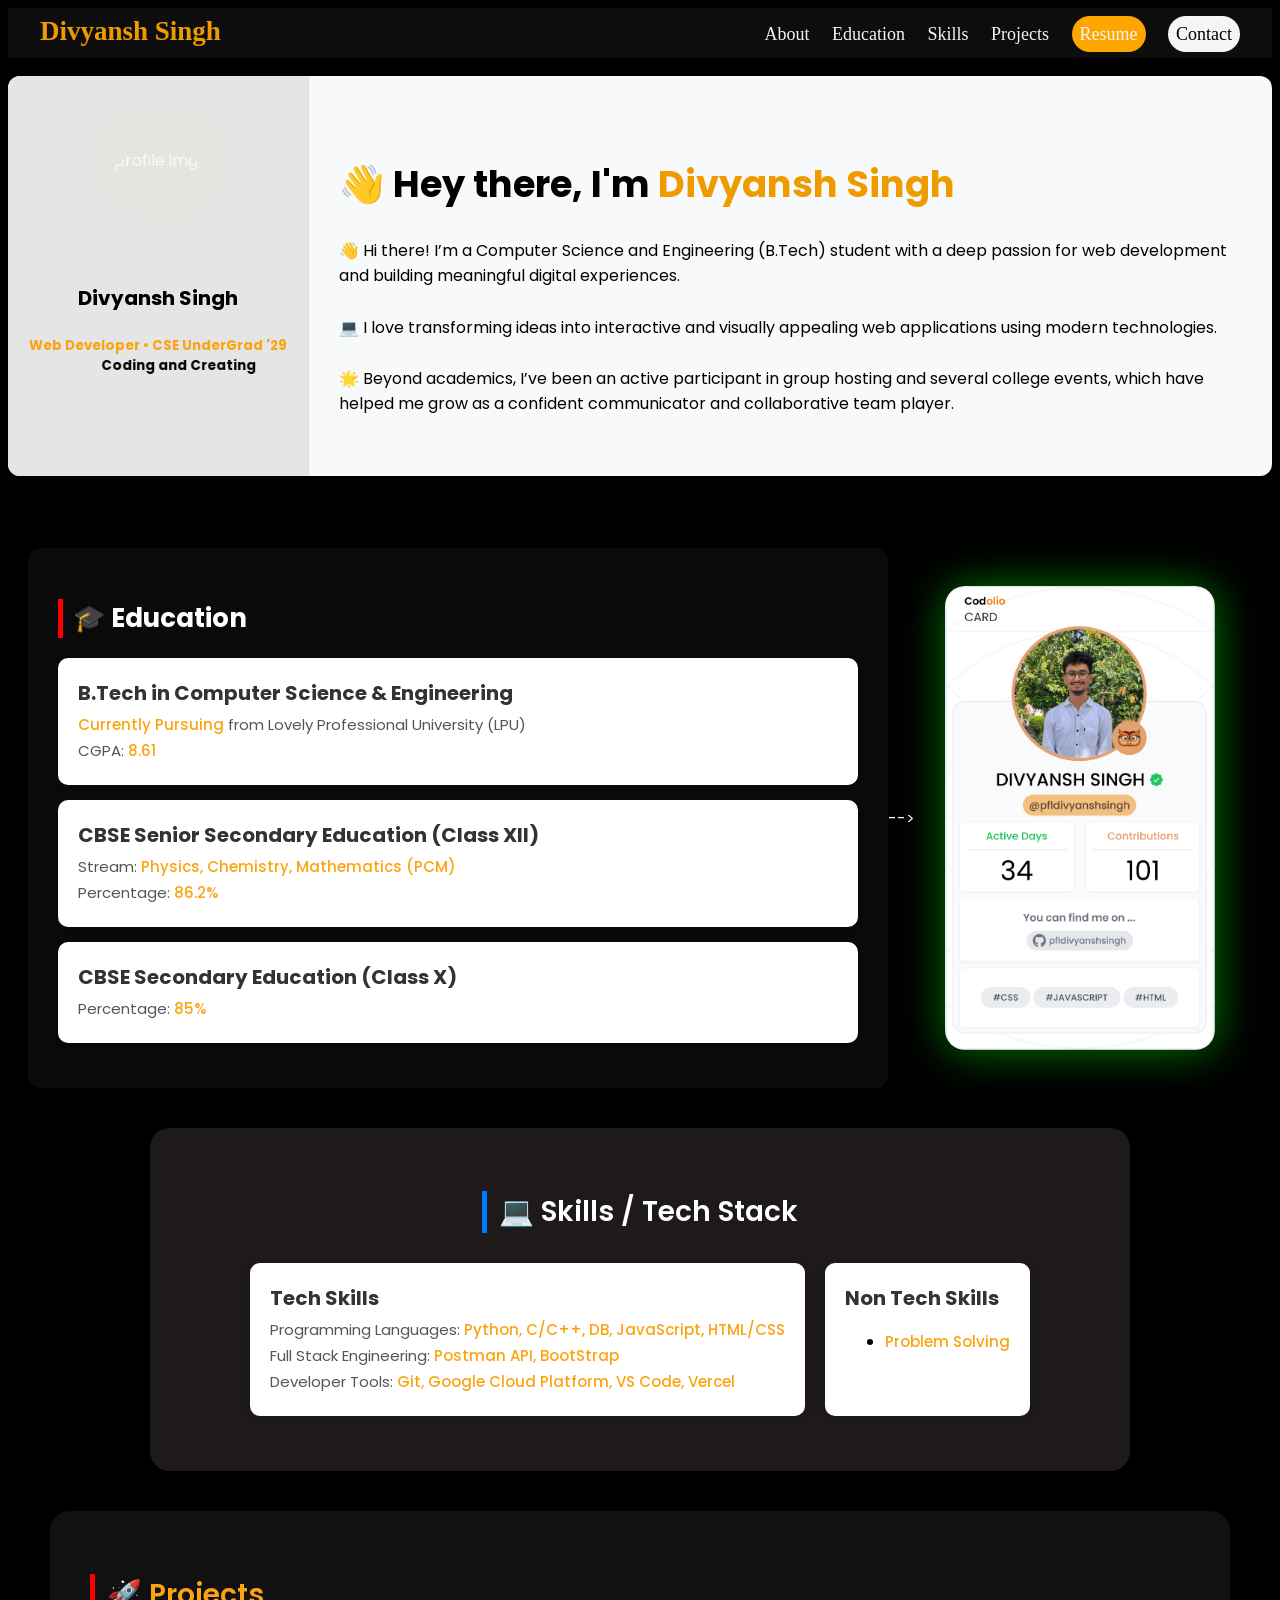
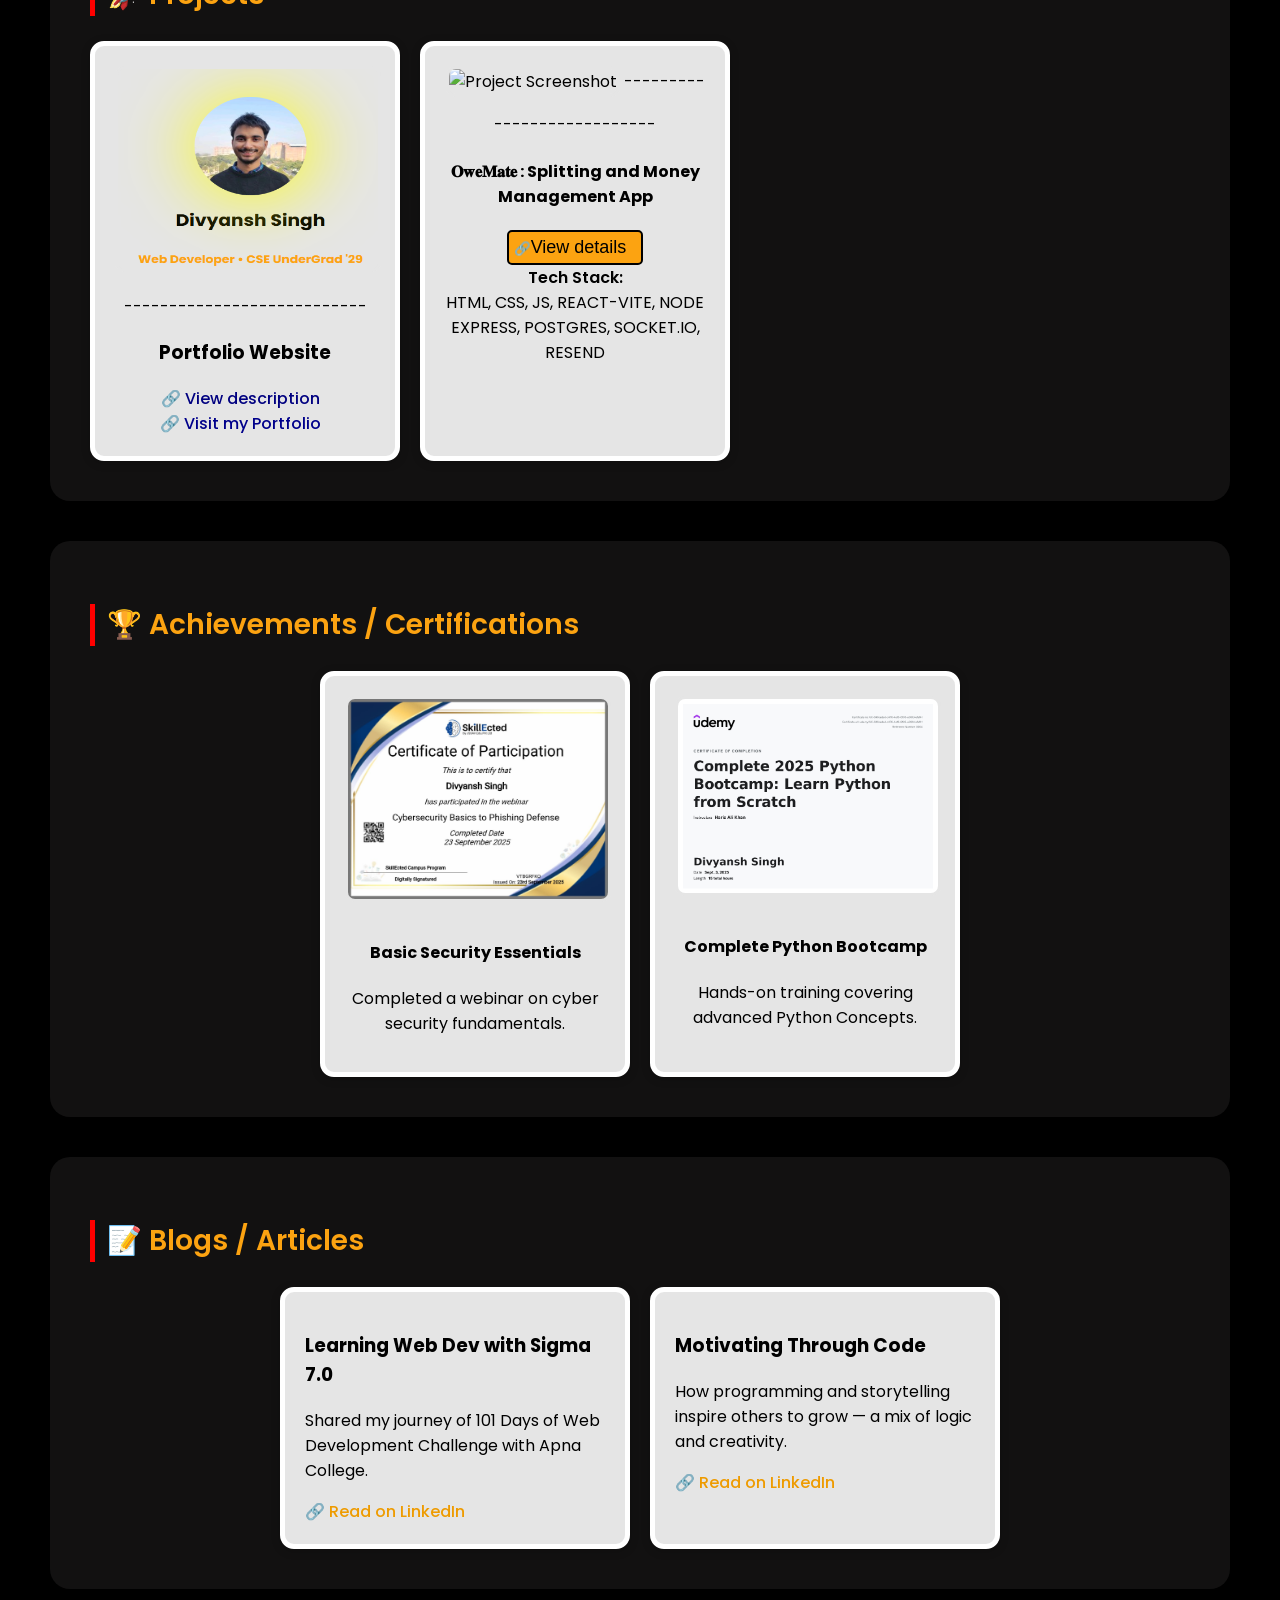
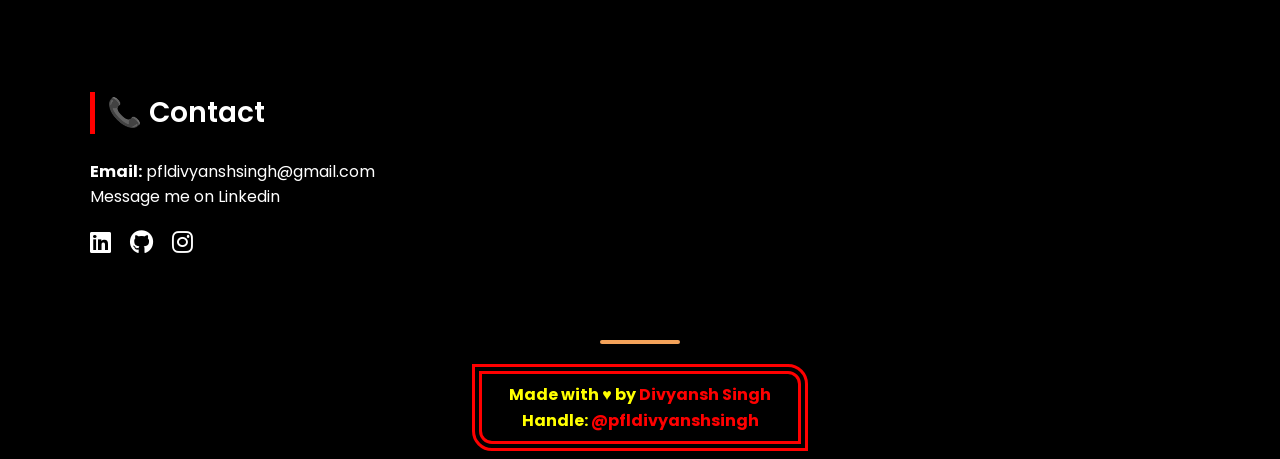
==== index.html @ 5829ec8a "UI enhanced and projects section updated" ====
<!DOCTYPE html>
<html lang="en">
<head>
  <title>Divyansh Singh | Full Stack Developer Portfolio</title>
    <meta charset="UTF-8">
    <meta name="description" content="Turning ideas into powerful web applications. I’m Divyansh Singh, a Full Stack Developer sharing my projects, skills, and growth in tech.">
    <meta name="viewport" content="width=device-width, initial-scale=1.0">
    <meta property="og:title" content="Divyansh Singh | Full Stack Developer Portfolio">
<meta property="og:site_name" content="Divyansh Singh Portfolio">

    <link rel="stylesheet" href="indexstyle.css">
    <link rel="stylesheet" href="https://cdnjs.cloudflare.com/ajax/libs/font-awesome/6.5.0/css/all.min.css">

    <link rel="preconnect" href="https://fonts.googleapis.com" />
    <link rel="preconnect" href="https://fonts.gstatic.com" crossorigin />
    <link rel="icon" href="https://i.ibb.co/rGGTjCRC/photooooo.jpg" style="border-radius: 50;">
    <link
      href="https://fonts.googleapis.com/css2?family=Poppins&display=swap"
      rel="stylesheet"
    />
    <link href="https://fonts.googleapis.com/css2?family=Poppins:ital,wght@0,100;0,200;0,300;0,400;0,500;0,600;0,700;0,800;0,900;1,100;1,200;1,300;1,400;1,500;1,600;1,700;1,800;1,900&display=swap" rel="stylesheet">
    <link
      rel="stylesheet"
      href="https://cdnjs.cloudflare.com/ajax/libs/font-awesome/6.4.0/css/all.min.css"
    />
    <link rel="stylesheet" href="https://cdnjs.cloudflare.com/ajax/libs/font-awesome/6.5.0/css/all.min.css">
    <script type="application/ld+json">
    {
    "@context": "https://schema.org",
    "@type": "Person",
    "name": "Divyansh Singh",
    "url": "https://www.pfldivyansh.in",
    "jobTitle": "Full Stack Developer"
    }
</script>
    <script src="home.js"></script>

   
</head>
<body>

    <div id="desktop-ui">

  <header class="navbar">
    <h2>Divyansh Singh</h2>
    <nav>
      <a href="index.html">About</a>
      <a href="index.html">Education</a>
      <a href="https://sdivyansh.vercel.app/skills.html">Skills</a>
      <a href="https://sdivyansh.vercel.app/projects.html">Projects</a>
      <a class="resumeee" href="#resume" style="background-color: orange; padding:8px; border-radius: 20px;">Resume</a>
      <a href="contact.html" style="background-color: whitesmoke;color: black; padding:8px; border-radius: 20px;">Contact</a>
    </nav>
  </header>
                <div class="main">
                  <br>
                    <div class="student-card">
                        <!-- Left Section -->
                        <div class="student-info">
                        <img src="https://i.ibb.co/PGrFcqXp/1770719644332.jpg" alt="profile img">
                        <h3>Divyansh Singh</h3>
                        <!-- <marquee style="color: red;"Upcoming Events:-</marquee> -->
                        <h5 class="subdesc"> Web Developer • CSE UnderGrad '29<br><marquee style="color:#000"> Coding and Creating </marquee></h5>
                        </div>

                        <!-- Right Section -->
                        <div class="student-description">
                        <h3>👋 Hey there, I'm <span>Divyansh Singh</span></h3>
                        <p>
                            👋 Hi there! I’m a Computer Science and Engineering (B.Tech) student with a deep passion for web development and building meaningful digital experiences.
                    <br><br>💻 I love transforming ideas into interactive and visually appealing web applications using modern technologies.<br><br>
                    🌟 Beyond academics, I’ve been an active participant in group hosting and several college events, which have helped me grow as a confident communicator and collaborative team player.
                        </p>
                        </div>
                    </div><br><br>
                    <!-- Feedback Marquee Bar -->
                    <!-- <div class="feedback-bar">
                      <marquee>
                        <a 
                          href="https://forms.gle/RF4bCVbMDjh3k9fG7" 
                          target="_blank"
                          rel="noopener noreferrer"
                        >
                          ✍️ Portfolio Feedback
                        </a>
                      </marquee>
                    </div> -->
                    <div class="code-profile">
                      <!-- <CENTER><img src="/devCard.png" style="height: 400px; width: 300px;"></CENTER> -->
                    </div>

                    <br><br>
                        <div class="edufit">
                            <div class="education-section">
                                <h2>🎓 Education</h2>

                                <div class="edu-card">
                                <h3>B.Tech in Computer Science & Engineering</h3>
                                <p><span>Currently Pursuing</span> from Lovely Professional University (LPU)</p>
                                <p>CGPA: <span>8.61</span></p>
                                </div>

                                <div class="edu-card">
                                <h3>CBSE Senior Secondary Education (Class XII)</h3>
                                <p>Stream: <span>Physics, Chemistry, Mathematics (PCM)</span></p>
                                <p>Percentage: <span>86.2%</span></p>
                                </div>

                                <div class="edu-card">
                                <h3>CBSE Secondary Education (Class X)</h3>
                                <p>Percentage: <span>85%</span></p>
                                </div>

                                
                            </div> -->
                             <div class="education-image">
                            <img  src="/imagesrcs/devCard.png" alt="Education Image" style="height: fit-content;width: 270px;">
                            </div>
                        </div>
                </div>
                


                <!-- 💻 Skills / Tech Stack Section -->
            <div class="skills-section">
            <h2>💻 Skills / Tech Stack</h2>

            <div class="skills-grid">
                <div class="edu-card">
                  <h3>Tech Skills</h3>
                  <p>Programming Languages: <span>Python, C/C++, DB, JavaScript, HTML/CSS</span></p>
                  <p>Full Stack Engineering: <span>Postman API, BootStrap</span></p>
                  <p>Developer Tools: <span>Git, Google Cloud Platform, VS Code, Vercel</span></p>
                </div>
                <div class="edu-card">
                  <h3>Non Tech Skills</h3>
                  <ul>
                    <li style="color: black;">
                      <p><span>Problem Solving</span></p>
                    </li>
                  </ul>
                  
                </div>
            </div>
            </div>



            <!-- 🚀 Projects Section -->
            <section class="projects-section">
            <h2>🚀 Projects</h2>
            
            <div class="projects-grid" style="display: flex;column-gap: 20px; justify-self: center;">
                <div class="project-card">
                  
                <img src="/imagesrcs/image.png" alt="Project Screenshot">
                ---------------------------
                <h3>Portfolio Website</h3>
                <!-- <p>Built using <span>HTML, CSS, JS</span>. A personal portfolio showcasing skills, achievements, and projects.</p> -->
                <div class="project-links">
                    <a href="/projects.html#a2" style="color: navy">🔗 View description</a><br>
                    <a href="https://www.sdivyansh.vercel.app" target="_blank">🔗 Visit my Portfolio</a>
                    <!-- <a href="#" target="_blank">💻 GitHub</a> -->
                </div>
                
              </div>
              
              <div class="project-card">
                  
                <img src="https://owemate.vercel.app/logo.png" alt="Project Screenshot">
                ---------------------------
                <h4>𝐎𝐰𝐞𝐌𝐚𝐭𝐞 : Splitting and Money Management App</h4>
                <div class="project-links">
                    <button style="padding: 5px;background-color: #fca311;border-radius: 5px;border: 2px solid black;">🔗<a href="/projects.html#a2" style="color: black;font-size: large;">View details</a><br></button>
                    <br><span style="font-weight: 600;">Tech Stack: </span><BR><span  style="color:black;">HTML, CSS, JS, REACT-VITE, NODE EXPRESS, POSTGRES, SOCKET.IO, RESEND</span>
                    <!-- <a href="#" target="_blank">💻 GitHub</a> -->
                </div>
                
              </div>
            </div>
            </section>

            <!-- 🏆 Achievements / Certifications -->
            <section class="achievements-section">
            <h2>🏆 Achievements / Certifications</h2>
            <div class="cert-grid">
                <div class="cert-card">
                <img src="/imagesrcs/certificate1.jpeg" alt="Certificate">
                <h4>Basic Security Essentials</h4>
                <p>Completed a webinar on cyber security fundamentals.</p>
                </div>

                <div class="cert-card">
                <img src="/imagesrcs/certificate2.jpg" alt="Certificate">
                <h4>Complete Python Bootcamp</h4>
                <p>Hands-on training covering advanced Python Concepts.</p>
                </div>
            </div>
            </section>

            <!-- 📝 Blogs / Articles -->
            <section class="blogs-section">
            <h2>📝 Blogs / Articles</h2>
            <div class="blog-grid">
                <div class="blog-card">
                <h3>Learning Web Dev with Sigma 7.0</h3>
                <p>Shared my journey of 101 Days of Web Development Challenge with Apna College.</p>
                <a href="https://www.linkedin.com/in/pfldivyanshsingh" target="_blank">🔗 Read on LinkedIn</a>
                </div>

                <div class="blog-card">
                <h3>Motivating Through Code</h3>
                <p>How programming and storytelling inspire others to grow — a mix of logic and creativity.</p>
                <a href="https://www.linkedin.com/in/pfldivyanshsingh" target="_blank">🔗 Read on LinkedIn</a>
                </div>
            </div>
            </section>

            <!-- 🎤 Extracurricular / Events -->
            <!-- <section class="extra-section">
            <h2>🎤 Extracurricular / Events</h2>
            <div class="extra-grid">
                <div class="extra-card">
                <h4>Group Hosting Event</h4>
                <p>Hosted multiple technical event  at college</p>
                </div>
                 <div class="extra-card">
                <h4>Hackathon Participation</h4>
                <p>Participated in college hackathons, focusing on building a solution for a problem</p>
                </div> -->
                <!-- <div class="extra-card">
                <h4>One India 2025</h4>
                <p>Participated in college event One India 2025 LPU and won #rd Prize in the event</p>
                </div> -->
            <!-- </div>
            </section> -->

            <!-- 📞 Contact Section -->
            <div class="contact-section">
            <h2>📞 Contact</h2>

                <div class="contact-info">
                <p><strong>Email:</strong> <a href="mailto://pfldivyanshsingh@gmail.com">pfldivyanshsingh@gmail.com</a>
                <br>
                    Message me on <a href="https://www.linkedin.com/in/pfldivyanshsingh">Linkedin</a></p>
                <div class="social-links">
                    <a href="https://www.linkedin.com/in/pfldivyanshsingh" target="_blank"><i class="fa-brands fa-linkedin"></i></a>
                    <a href="https://www.github.com/pfldivyanshsingh" target="_blank"><i class="fa-brands fa-github"></i></a>
                    <a href="https://www.instagram.com/pfldivyanshsingh" target="_blank"><i class="fa-brands fa-instagram"></i></a>
                </div>
                </div>
            </div>
            </div>


            <div class="footer-page">
                <div class="index-footer">
                        <div class="indfoot-division"></div>
                        <footer id="footer">
                            
                                <p id="footerpara">
                                    Made with &hearts; by <b><a id="footerdivyanshsingh" href="https://www.linkedin.com/in/pfldivyanshsingh">Divyansh Singh</a></b>
                                    <br>
                                    Handle: <b><a id="igfooterdivyansh" href="https://www.instagram.com/pfldivyanshsingh">&commat;pfldivyanshsingh</a></b>

                                </p>
                            
                            </footer>
                        </div>
                </div>
    
            </div>
    </div>
    <!-- MOBILE UI -->
<div id="mobile-ui">




    
  <!-- Topbar -->
  <div class="mobile-topbar">
    <h2>Divyansh Singh</h2>
    <nav>
      <a href="/index.html">Home</a>
      <a href="/skills.html">Skills</a>
      <a href="/projects.html">Projects</a>
      <a href="/contact.html" style="background-color: white;color: #000;padding: 5px;border-radius: 20px;">Contact</a>
      <a href="#resume" class="resumeee" style="background-color: #ee9b00;color: white;padding: 5px;border-radius: 20px; line-height: 325%;">Resume</a>
    </nav>
  </div>

  <!-- Student Card -->
  <div class="mobile-student-card">
    <img src="https://i.ibb.co/rGGTjCRC/photooooo.jpg" alt="Divyansh Singh">
    <h3>👋 Hey there, I'm <span>Divyansh Singh</span></h3>
    <p style="color: orange; font-weight: 500;">Web Developer • CSE UnderGrad '29 <br><marquee style="color: red;font-weight: 400;">Coding and Creating</marquee></p>
    👋 Hi there! I’m a Computer Science and Engineering (B.Tech) student with a deep passion for web development and building meaningful digital experiences.<br><br>
    🌟 Beyond academics, I’ve been an active participant in group hosting and several college events, which have helped me grow as a confident communicator and collaborative team player.
        </p>
  </div>
<div class="feedback-bar">
  <img src="/imagesrcs/devCard.png" style="width: 250px; padding:auto; display: flex; justify-self: center;">
<!-- <marquee>
    <a 
      href="https://forms.gle/RF4bCVbMDjh3k9fG7" 
      target="_blank"
      rel="noopener noreferrer"
    >
      ✍️ Portfolio Feedback
    </a>
</marquee> -->

</div>
<!-- Education Section -->
  <div class="mobile-education">
    <h3>🎓 Education</h3>
    <div class="mobile-edu-card">
      <h4>B.Tech in CSE</h4>
      <p >Lovely Professional University <span style="color: rgb(255, 0, 0);">(Currently Pursuing)</span></p>
      <p>CGPA: <span style="color: #fca311;">8.61</span></p>
    </div>
    <div class="mobile-edu-card">
      <h4>Class XII - PCM</h4>
      <p>Percentage: <span style="color: #fca311;">86.2%</span></p>
    </div>
    <div class="mobile-edu-card">
      <h4>Class X</h4>
      <p>Percentage: <span style="color: #fca311;">85%</span></p>
    </div>
  </div>

  <!-- Skills Section -->
  <div class="mobile-skills">
    <h3>💻 Skills / Tech Stack</h3>
    <div class="mobile-skill-grid">
      <div class="mobile-skill-card">
        <h3>Tech Skills</h3>
                  <p style="color: #fca311;">Programming Languages: <br><span style="color: #000;">Python, C/C++, DB, JavaScript, HTML/CSS</span></p>
                  <p style="color: #fca311;">Full Stack Engineering Skills: <br><span style="color: #000;">Postman API, BootStrap</span></p>
                  <p style="color: #fca311;">Developer Tools: <br><span style="color: #000;">Git, Google Cloud Platform, VS Code, Vercel</span></p></div>
    </div>
  </div>

  <!-- Projects Section -->
  <div class="mobile-projects">
    <h3>🚀 Projects</h3>
    <div class="mobile-project-card">
      <h4>Portfolio Website</h4>
      <p>Built using HTML, CSS, JS. Personal portfolio showcasing skills and projects.</p>
      <a href="https://www.pfldivyansh.in" target="_blank">Visit Portfolio</a>
    </div>
      <div class="mobile-project-card">
      <h4>Role Based Institute Management System</h4>
      <p style="color: brown; font-weight: 500;"><b style="color: black;">Tech Stack:</b> React.js, Node.js, Express.js, MongoDB, Tailwind CSS, JWT, Socket.io</p>
      <a href="https://www.sdivyansh.vercel.app/projects.html" target="_blank">View details</a>
    </div>
  </div>

  <!-- Achievements / Certifications -->
  <div class="mobile-achievements">
    <h3>🏆 Achievements / Certifications</h3>
    <div class="mobile-cert-card">
      <img src="/imagesrcs/certificate1.jpeg" alt="Certificate">
      <h4>Basic Security Essentials</h4>
      <p>Cyber security webinar completed</p>
    </div>
    <div class="mobile-cert-card">
      <img src="/imagesrcs/certificate2.jpg" alt="Certificate">
      <h4>Complete Python Bootcamp</h4>
      <p>Advanced Python concepts covered</p>
    </div>
  </div>

  <!-- Blogs Section -->
  <div class="mobile-blogs">
    <h3>📝 Blogs / Articles</h3>
    <div class="mobile-blog-card">
      <h4>Learning Web Dev with Sigma 7.0</h4>
      <p>Shared my journey of 101 Days Web Dev Challenge with Apna College.</p>
      <a href="https://www.linkedin.com/in/pfldivyanshsingh" target="_blank">Read on LinkedIn</a>
    </div>
    <div class="mobile-blog-card">
      <h4>Motivating Through Code</h4>
      <p>How programming and storytelling inspire others.</p>
      <a href="https://www.linkedin.com/in/pfldivyanshsingh" target="_blank">Read on LinkedIn</a>
    </div>
  </div>

  <!-- Extracurricular Section -->
  <div class="mobile-extra">
    <h3>🎤 Extracurricular / Events</h3>
    <div class="mobile-extra-card">
      <h4>Group Hosting Event</h4>
      <p>Hosted multiple technical events at college.</p>
    </div>
    <!-- <div class="mobile-extra-card">
      <h4>Hackathon Participation</h4>
      <p>Participated in college hackathons, building solutions for problems.</p>
    </div> -->
    <div class="mobile-extra-card">
      <h4>One India 2025</h4>
      <p>Won 3rd Prize in college event One India 2025.</p>
    </div>
  </div>

  <!-- Contact Section -->
  <div class="mobile-contact">
    <h3><span>📞</span> Contact</h3>
    <p>Email: <a href="mailto://pfldivyanshsingh@gmail.com">pfldivyanshsingh@gmail.com</a></p>
    <p>LinkedIn: <a href="https://www.linkedin.com/in/pfldivyanshsingh">Connect</a></p>
    <div class="mobile-social-links">
      <a href="https://www.linkedin.com/in/pfldivyanshsingh" target="_blank">LinkedIn</a>
      <a href="https://www.github.com/pfldivyanshsingh" target="_blank">GitHub</a>
      <a href="https://www.instagram.com/pfldivyanshsingh" target="_blank">Instagram</a>
    </div>
  </div>
    <div class="mobile-footer">
    <p>Made with ❤️ by Divyansh Singh</p>
    <p>Handle: @pfldivyanshsingh</p>
  </div>

</div>
  <script src="script.js"></script>


</body>
</html>
---- indexstyle.css ----
body{
    /* background-color:grey; */
  /* background-image: url(https://i.ibb.co/vxYmmmBg/bcgtry1.png); */
  background-color: #000000;
  background-attachment: fixed;
  color: #FAF9F6; /* Soft Ivory for default text */
}

.student-card {
      display: flex;
      align-items: center;
      justify-content: start;
      width: 100%;
      height: 400px;
      background: #f8f9fa;
      border-radius: 12px;
      overflow: hidden;
      box-shadow: 0 4px 15px rgba(0, 0, 0, 0.1);
      font-family: 'Poppins', sans-serif;
    }

    .student-info {
      width: 300px;
      height: 400px;
      /* background: antiquewhite;
       */
       background-color: #e5e5e5;
       /* background: transparent; */
      display: flex;
      flex-direction: column;
      align-items: center;
      justify-content: center;
      border-right: 1px solid #ddd;
    }
    .student-info .subdesc{
        color: #fca311;
        text-align: center;
    }

    .student-description h3{
  font-size: 2.3rem;
  font-weight: 700;
  color: #000; /* Midnight Green */
  margin-bottom: 10px;
}
.student-description span{
    color: #EE9B00;

}


    .student-info img {
      width: 120px;
      height: 120px;
      border-radius: 50%;
      object-fit: cover;
      margin-bottom: 15px;
      filter: drop-shadow(2px 2px 40px yellow);
      z-index: 0;
    }

    .student-info h3 {
      margin: 0;
      font-size: 20px;
      /* color: #333; */
      color: black;
    }

    .student-info p {
      font-size: 14px;
      color: #777;
      margin-top: 5px;
    }

    .student-description {
      flex: 1;
      height: 400px;
      /* background-image: linear-gradient(90deg, gray, white,antiquewhite); */
      background-image: linear-gradient(90deg, #fff);
      padding: 30px;
      display: flex;
      flex-direction: column;
      justify-content: center;
    }

    .student-description h4 {
      font-size: 22px;
      color: black;
      margin-bottom: 10px;
    }

    .student-description p {
      font-size: 16px;
      /* color: #111; */
      color: black;
      line-height: 1.6;
    }







    .education-section {
      width: 800px;
      /* background-color: aliceblue; */
      /* background-color: rgb(41, 38, 38);
       */
       background: #0a0a0a;
      border-radius: 12px;
      padding: 30px;
      /* margin-right: 20px; */
      font-family: 'Poppins', sans-serif;
      /* box-shadow: 0 4px 15px rgba(0, 0, 0, 0.08); */
    }

    .education-section h2 {
      font-size: 26px;
      /* color: #222; */
      color: white;
      margin-bottom: 20px;
      border-left: 5px solid red;
      padding-left: 10px;
    }

    .edu-card {
      background: #fff;
      /* background: skyblue; */
      border-radius: 10px;
      padding: 20px;
      margin-bottom: 15px;
      box-shadow: 0 2px 8px rgba(0, 0, 0, 0.05);
      transition: transform 0.3s ease, box-shadow 0.3s ease;
    }

    .edu-card:hover {
      transform: translateY(-5px);
      box-shadow: 0 4px 12px rgba(0, 0, 0, 0.1);
    }

    .edu-card h3 {
      font-size: 20px;
      color: #333;
      margin: 0 0 5px 0;
    }

    .edu-card p {
      font-size: 15px;
      color: #555;
      margin: 3px 0;
    }

    .edu-card span {
      color: #fca311;
      font-weight: 500;
    }
.edufit {
      display: flex;
      align-items: center;
      width: 1200px;
      height: 500px;
      /* background: #8A2BE2;
      background-color: #4b0082; */
      /* background-image: linear-gradient(130deg, #007bff, #000);
       */
       /* background-image: linear-gradient(90deg, black); */
       background: #000;
      border-radius: 12px;
       box-shadow: 0 4px 15px rgba(0, 0, 0, 0.08);
      padding: 20px;
      box-shadow: 0 4px 15px rgba(0, 0, 0, 0.1);
      font-family: 'Poppins', sans-serif;

}
    /* Right Image Section */
.education-image {
  
  height: 600px;
  display: flex;
  align-items: center;
  justify-content: center;
  padding-left: 30px;
  position: relative;
  align-content:end;
  /* filter: drop-shadow(1px 1px 20px red); */
}

.education-image img {
  width: 100%;
  max-width: 300px;
  border-radius: 20px;
  object-fit: cover;
  box-shadow: 0 4px 15px rgba(0, 0, 0, 0.1);
  transition: transform 0.3s ease;
  filter: drop-shadow(1px 1px 20px Green);
}

.education-image img:hover {
  transform: scale(1.05);
}

@media (max-width: 900px) {
  .education-image {
    padding-left: 0;
    margin-top: 25px;
  }
  .education-image img {
    max-width: 80%;
  }
}






/* 💻 Skills Section */
.skills-section {
  background: #f1f7ff;
/* background-image: linear-gradient(130deg, #fff, gray); */
/* background: linear-gradient(90deg,black); */
background-color: #1e1a1a;
  border-radius: 20px;
  padding: 40px;
  box-shadow: 0 4px 15px rgba(0, 0, 0, 0.08);
  max-width: 900px;
  margin: 40px auto;
  font-family: 'Poppins', sans-serif;
  text-align: center;
}

.skills-section h2 {  
  font-size: 28px;
  font-weight: 600;
  color: white;
  border-left: 5px solid #007bff;
  padding-left: 12px;
  display: inline-block;
  margin-bottom: 30px;
}

.skills-grid {
  display: flex;
  /* flex-direction: column; */
  flex-wrap: wrap;
  justify-content: center;
  align-content: start;
  text-align: left;
  gap: 20px;
}

.skill-card {
  background: #fff;
  border-radius: 14px;
  box-shadow: 0 2px 10px rgba(0, 0, 0, 0.05);
  padding: 20px 30px;
  display: flex;
  flex-direction: column;
  align-items: center;
  justify-content: center;
  transition: all 0.3s ease;
  width: 140px;
  cursor: pointer;
  /* opacity: 0; hidden by default for fade-in animation */
  transform: translateY(30px);
}

.skill-card i {
  font-size: 40px;
  color: #007bff;
  margin-bottom: 10px;
  transition: transform 0.3s ease, color 0.3s ease;
}

.skill-card:hover i {
  transform: scale(1.2);
}


/* .skill-card:nth-child(1) i { color: #e34f26; }  /* HTML - orange */
.skill-card:nth-child(2) i { color: #2965f1; }  /* CSS - blue */
.skill-card:nth-child(3) i { color: #f7df1e; }  /* JavaScript - yellow */
.skill-card:nth-child(4) i { color: #3776ab; }  /* Python - blue */
.skill-card:nth-child(5) i { color: #6f42c1; }  


.skill-card span {
  font-size: 16px;
  color: #333;
  font-weight: 500;
}

/* Hover effect */
.skill-card:hover {
  transform: translateY(-8px);
  box-shadow: 0 6px 15px rgba(0, 0, 0, 0.1);
}

/* Fade-in Animation */
.fade-in.show {
  opacity: 1;
  transform: translateY(0);
  transition: opacity 0.8s ease, transform 0.8s ease;
}

@media (max-width: 768px) {
  .skill-card {
    width: 120px;
    padding: 15px 20px;
  }
}







/* Shared Section Styles */
section {
/* background-image: linear-gradient(90deg, gray, gray, black); */
      /* background-image: linear-gradient(90deg, gray, white,gray); */
      background-color: #121111;
  border-radius: 20px;
  padding: 40px;
  margin: 40px auto;
  box-shadow: 0 4px 15px rgba(0, 0, 0, 0.2);
  max-width: 1100px;
  font-family: 'Poppins', sans-serif;
  color: white;
  z-index: -1;
}

section h2 {
  font-size: 28px;
  font-weight: 600;
  color: #fca311;
  border-left: 5px solid red;
  padding-left: 12px;
  margin-bottom: 25px;
}

/* 🚀 Projects */
.project-grid {
  display: flex;
  flex-wrap: wrap;
  gap: 20px;
  justify-content: center;
}

.project-card {
      /* background-image: linear-gradient(90deg, #007bff, #000); */
  background-color: #e5e5e5;
  width: 260px;
  padding: 20px;
  border-radius: 14px;
  text-align: center;
  box-shadow: 0 2px 10px rgba(0,0,0,0.2);
  transition: transform 0.3s ease;
  /* color: antiquewhite; */
  color: #000;
  border: 5px solid white; 
  justify-self: center;

    
}

.project-card:hover {
  transform: translateY(-5px);
  box-shadow: 0 6px 15px rgba(0,0,0,0.3);
}

.project-card img {
  width: 100%;
  border-radius: 10px;
  margin-bottom: 15px;
  height: 200px;
  border: 3px solid #e5e5e5;
}

.project-links a {
  text-decoration: none;
  color:darkblue;
  font-weight: 500;
  margin-right: 10px;
}

.project-links a:hover {
  text-decoration: underline;
}

/* 🏆 Achievements / Certifications */
.cert-grid {
  display: flex;
  flex-wrap: wrap;
  gap: 20px;
  justify-content: center;
}

.cert-card {
      /* background-image: linear-gradient(90deg, #007bff, #000); */
  background-color: #e5e5e5;
  width: 260px;
  padding: 20px;
  border-radius: 14px;
  text-align: center;
  box-shadow: 0 2px 10px rgba(0,0,0,0.2);
  transition: transform 0.3s ease;
  /* color: antiquewhite; */
  color: #000;
    border: 5px solid white; 
}

.cert-card:hover {
  transform: translateY(-5px);
}

.cert-card img {
  width: 100%;
  border-radius: 10px;
  margin-bottom: 10px;
  border: 3px solid #e5e5e5;
}

/* 📝 Blogs */
.blog-grid {
  display: flex;
  flex-wrap: wrap;
  gap: 20px;
  justify-content: center;
}

.blog-card {
      /* background-image: linear-gradient(90deg, #007bff, #000); */
      background-color: #e5e5e5;
  width: 300px;
  padding: 20px;
  border-radius: 14px;
  box-shadow: 0 2px 10px rgba(0,0,0,0.2);
  transition: transform 0.3s ease;
  /* color: #fff; */
    color: #000;
    border: 5px solid white; 
}

.blog-card:hover {
  transform: translateY(-5px);
}

.blog-card a {
  text-decoration: none;
  color: #EE9B00;
  font-weight: 500;
}

/* 🎤 Extracurricular */
.extra-grid {
  display: flex;
  flex-wrap: wrap;
  gap: 20px;
  justify-content: center;
}

.extra-card {
      /* background-image: linear-gradient(90deg, #007bff, #000); */
  background-color: #e5e5e5;
  width: 300px;
  padding: 20px;
  border-radius: 14px;
  box-shadow: 0 2px 10px rgba(0,0,0,0.2);
  transition: transform 0.3s ease;
  /* color: #fff; */
  color: #000;
  border: 5px solid white; 
}

.extra-card:hover {
  transform: translateY(-5px);
}

/* 📞 Contact Section */


.contact-section {
      /* background-image: linear-gradient(170deg, darkblue, black,darkblue); */
      /* background-image: linear-gradient(90deg, gray, gray, black); */
      background-color: black;

  border-radius: 20px;
  padding: 40px;
  margin: 40px auto;
  box-shadow: 0 4px 15px rgba(0, 0, 0, 0.2);
  max-width: 1100px;
  font-family: 'Poppins', sans-serif;
  color: white;
}

.contact-section h2 {
  font-size: 28px;
  font-weight: 600;
  color: white;
  border-left: 5px solid red;
  padding-left: 12px;
  margin-bottom: 25px;
}




.contact-content {
  display: flex;
  flex-wrap: wrap;
  justify-content: space-between;
  gap: 30px;
}

.contact-form {
  flex: 1;
  min-width: 280px;
  display: flex;
  flex-direction: column;
  gap: 15px;
}
.contact-info a{
    /* color: blanchedalmond; */
    color: white;
    text-decoration: none;
}
.contact-form input,
.contact-form textarea {
  padding: 12px;
  border: none;
  border-radius: 8px;
  background: rgba(255, 255, 255, 0.15);
  color: #fff;
  box-shadow: 0 1px 4px rgba(0,0,0,0.3);
  font-size: 15px;
}

.contact-form input::placeholder,
.contact-form textarea::placeholder {
  color: #ddd;
}

.contact-form button {
  background: #00d4ff;
  color: white;
  border: none;
  padding: 12px;
  border-radius: 8px;
  cursor: pointer;
  font-size: 16px;
  transition: background 0.3s;
  font-weight: 600;
}

.contact-form button:hover {
  background: #fff;
}

.contact-info {
  flex: 1;
  min-width: 250px;
  color: #fff;
}

.social-links a {
  color: white;
  font-size: 24px;
  margin-right: 15px;
  transition: color 0.3s;
}

.social-links a:hover {
  color: #fff;
}





/* footer style */




.index-footer {

  color: #FAF9F6; /* Soft Ivory */
  text-align: center;
  font-family: 'Poppins', sans-serif;
}

.indfoot-division {
  height: 4px;
  background-color: #F4A259; /* Amber Gold divider */
  margin-bottom: 20px;
  border-radius: 2px;
  width: 80px;
  margin-left: auto;
  margin-right: auto;
}

#footer p {
  font-size: 1rem;
  line-height: 1.6;
  color: yellow;
  margin: 0;
  font-weight: bolder;
}

#footer span {
  color: #D96690; /* Dusty Rose */
  font-weight: 600;
}

#footer p:hover span {
  color: #70A9A1; /* Muted Teal on hover */
  transition: color 0.3s ease;
}

#footerdivyanshsingh{
  text-decoration: none;
  color: red;
}

#igfooterdivyansh{
  text-decoration: none;
    color: red;

}
#footer{
    width: 300px;
    border: 10px double red;
    padding: 8px 8px 8px 8px;
    border-top-right-radius:20px;
    border-bottom-left-radius: 20px;
    margin:auto;
}




@media (max-width<900px) {
    .index-footer{
        display: none;
    }
}










/* navigation styling */





















.btn_one i{
    color: white;
    font-size: 20px;
    font-weight: 700;
    position: fixed;
    left: 16px;
    top: -7px;
    line-height: 60px;
    transition: all 0.4s linear;    
}
.sidebar_menu{
    position: fixed;
    left: -350px;
    height: 100vh;
    width: 300px;
    background-color: white;
    box-shadow: 0 0 5px white;
    transition: all 0.4s linear;
    z-index: 12;
}
.sidebar_menu .logo{
    position: absolute;
    width: 100%;
    line-height: 60px;
    height: 60px;
    box-shadow: 0 2px 4px white;
}
.sidebar_menu .logo a{
    position: absolute;
    left: 50px;
    color: black;
    text-decoration: none;
    font-size: 20px;
    font-weight: 500;
    
}
.sidebar_menu .menu{
    position: absolute;
    width: 100%;
    top: 80px;
}
.sidebar_menu .btn_two i{
    color: gray;
    line-height: 60px;
    font-size: 20px;
    position: absolute;
    left: 270px;
    opacity: 1;
    cursor: pointer;
    transition: all 0.4s linear;
}
.sidebar_menu .menu i{

    color: red;
    text-decoration: none;
    font-size: 20px;
    padding-right: 8px

}
.sidebar_menu .menu li{
    line-height: 30px;
    padding: 10px 20px;
    margin-top: 6px;

}
.sidebar_menu .menu a{
    color: black;
    text-decoration: none;
    font-size: 20px;
}
.sidebar_menu .social_media {
    color: black;
    text-decoration: none;
    font-size: 20px;
    position: absolute;
    left: 25%;
    bottom: 30px;
}
.sidebar_menu .social_media i{
    color: black;
    opacity: 2;

}
.sidebar_menu .social_media a{
    color: black;
    opacity: 2;
    text-decoration: none;

}
#check{
    display: none;
}
.sidebar_menu .menu li:hover{
    box-shadow: 0 0 5px white;

}
/* .btn_one i:hover{
    font-size: 30px;
} */
.btn_two i:hover{
    font-size: 22px;
}
.sidebar_menu .social_media i:hover{
    opacity: 1;
    transform: scale(1.2);
}
#check:checked ~ .sidebar_menu{
    left: 0;
}
#check:checked ~ .btn_one i{
    opacity: 0;
}
#check:checked ~.sidebar_menu .btn_two i{
    opacity: 1;
}


.top-bar-of-page{
    background-color: aliceblue;;
    position: fixed;
    top: 0px;
    width: 100%;
    
    height: 45px;
    margin-left: -9px;
}

.contents-of-top-bar a{
  text-decoration: none;
  margin-left: 3rem;
  position: relative;
  top: 13px;
  color: red;
  z-index: 1;
  font-size: large;
  font-weight: 500;
  flex-wrap: wrap-reverse;
}
.contents-of-top-bar{
  display: inline;
}





.feedback-bar {
  width: 100%;
  background: whitesmoke; /* dark slate */
  padding: 10px 0;
  margin-top: 12px;
  border-radius: 8px;
  overflow: hidden;
  border: 3px solid red;
  font-size: large;
  font-weight: 600;
  font-family:system-ui, -apple-system, BlinkMacSystemFont, 'Segoe UI', Roboto, Oxygen, Ubuntu, Cantarell, 'Open Sans', 'Helvetica Neue', sans-serif;
}
.feedback-bar marquee {
  font-size: 16px;

}


.feedback-bar a {
  color: red; /* sky blue */
  text-decoration: none;
  padding: 0 10px;
  /* transition: color 0.3s ease; */
}

.feedback-bar a:hover {
  color: blue; /* green on hover */
}


/* NAVBAR */
.navbar {
  position: sticky;
  top: 0;
  background: rgba(15,15,15,0.9);
  backdrop-filter: blur(10px);
  padding: 16px 32px;
  height: 18px;
  font-size: large;
  display: flex;
  justify-content: space-between;
  z-index: 100;
}

.navbar nav a {
  margin-left: 18px;
  color: #f5f5f5;
  text-decoration: none;
  font-weight: 500;
}

.navbar h2{
  position: relative;
  top: -30px;
  color: #EE9B00;
}


/* Hide mobile UI by default */
#mobile-ui { display: none; }

/* Show mobile UI only on small screens */
@media (max-width: 900px) {
    #desktop-ui { display: none; }
    #mobile-ui { display: block; }

    
}

#mobile-ui {
    font-family: 'Poppins', sans-serif;
    padding: 15px;
    /* background-image: url(https://i.ibb.co/whz0MD4Z/gaspar-zaldo-Gz-Hl2-BGcvmo-unsplash.jpg); */
    background-color: black;
    /* background-attachment: fixed; */
    color: white;
}

/* Topbar */
.mobile-topbar {
    display: flex;
    flex-direction: column;
    align-items: center;
    margin-bottom: 15px;
    text-align: center;
}
.mobile-topbar nav a {
    margin: 5px;
    text-decoration: none;
    color: #EE9B00;
    font-weight: 600;
}

/* Student Card */
.mobile-student-card {
    text-align: center;
    /* background: linear-gradient(130deg, beige, antiquewhite); */
    background-color: #ffffff;
    padding: 15px;
    border-radius: 12px;
    color: black;
    margin-bottom: 20px;
}
.mobile-student-card img {
    width: 120px;
    height: 120px;
    border-radius: 50%;
    margin-bottom: 10px;
    filter: drop-shadow(2px 2px 40px white);
}
.mobile-student-card span{
  color: red;
}
/* Education */
.mobile-education {
    margin-bottom: 20px;
}
.mobile-edu-card {
    /* background: linear-gradient(130deg, white, white); */
    background-color: white;
    border-radius: 12px;
    padding: 10px;
    margin-bottom: 10px;
    color: black;
}

/* Skills */
.mobile-skill-grid {
    display: flex;
    flex-wrap: wrap;
    gap: 10px;
    justify-content: center;
    margin-bottom: 20px;
}
.mobile-skill-card {
    background: linear-gradient(130deg, white white);
    background-color: white;
    color: black;
    padding: 10px 15px;
    border-radius: 10px;
    font-weight: 600;
}

/* Projects / Achievements / Blogs / Extra */
.mobile-project-card,
.mobile-cert-card,
.mobile-blog-card,
.mobile-extra-card {
    /* background: linear-gradient(130deg, #023047, #023047);
     */
    background-color: white;
    color: black;
        padding: 15px;
    border-radius: 12px;
    margin-bottom: 15px;
}

.mobile-cert-card img{
    height: 100%;
    width: 100%;;
}
.mobile-project-card a,
.mobile-blog-card a,
.mobile-contact a {
    color: red;
    text-decoration: none;
}
.mobile-project-card a:hover,
.mobile-blog-card a:hover,
.mobile-contact a:hover {
    text-decoration: underline;
}

/* Contact */
.mobile-contact {
    margin-bottom: 20px;
    text-align: center;
}
.mobile-social-links a {
    margin: 5px;
    text-decoration: none;
    color: #007bff;
    font-weight: 600;
}
.mobile-contact h3 span{
  color: red;
}








/* Hide PC layout on mobile */
@media (max-width: 900px) {
  body > .main, 
  body > section, 
  body > .footer-page {
    display: none;
  }

  /* #mobile-ui {
    display: block;
    padding: 10px;
    font-family: 'Poppins', sans-serif;
    background: #111; /* dark mobile bg */
    /* color: #fff; */
} 

  #mobile-ui h2 {
    font-size: 22px;
    margin-bottom: 15px;
    border-left: 5px solid #ff0000;
    padding-left: 8px;
  }


  .mobile-edu-card,
  .mobile-skill-card,
  .mobile-project-card {
    background-color: linear-gradient(130deg, #14213d, #14213d);
    color: black;
    border-radius: 12px;
    padding: 15px;
    margin-bottom: 15px;
    box-shadow: 0 4px 15px rgba(0,0,0,0.2);
  }

  .mobile-student-card img {
    width: 100px;
    height: 100px;
    border-radius: 50%;
    margin-bottom: 10px;
  }

  .mobile-skill-card, .mobile-project-card {
    text-align: center;
  }

  .mobile-footer {
    text-align: center;
    padding: 15px;
    margin-top: 20px;
    background: #222;
    border-radius: 12px;
  }
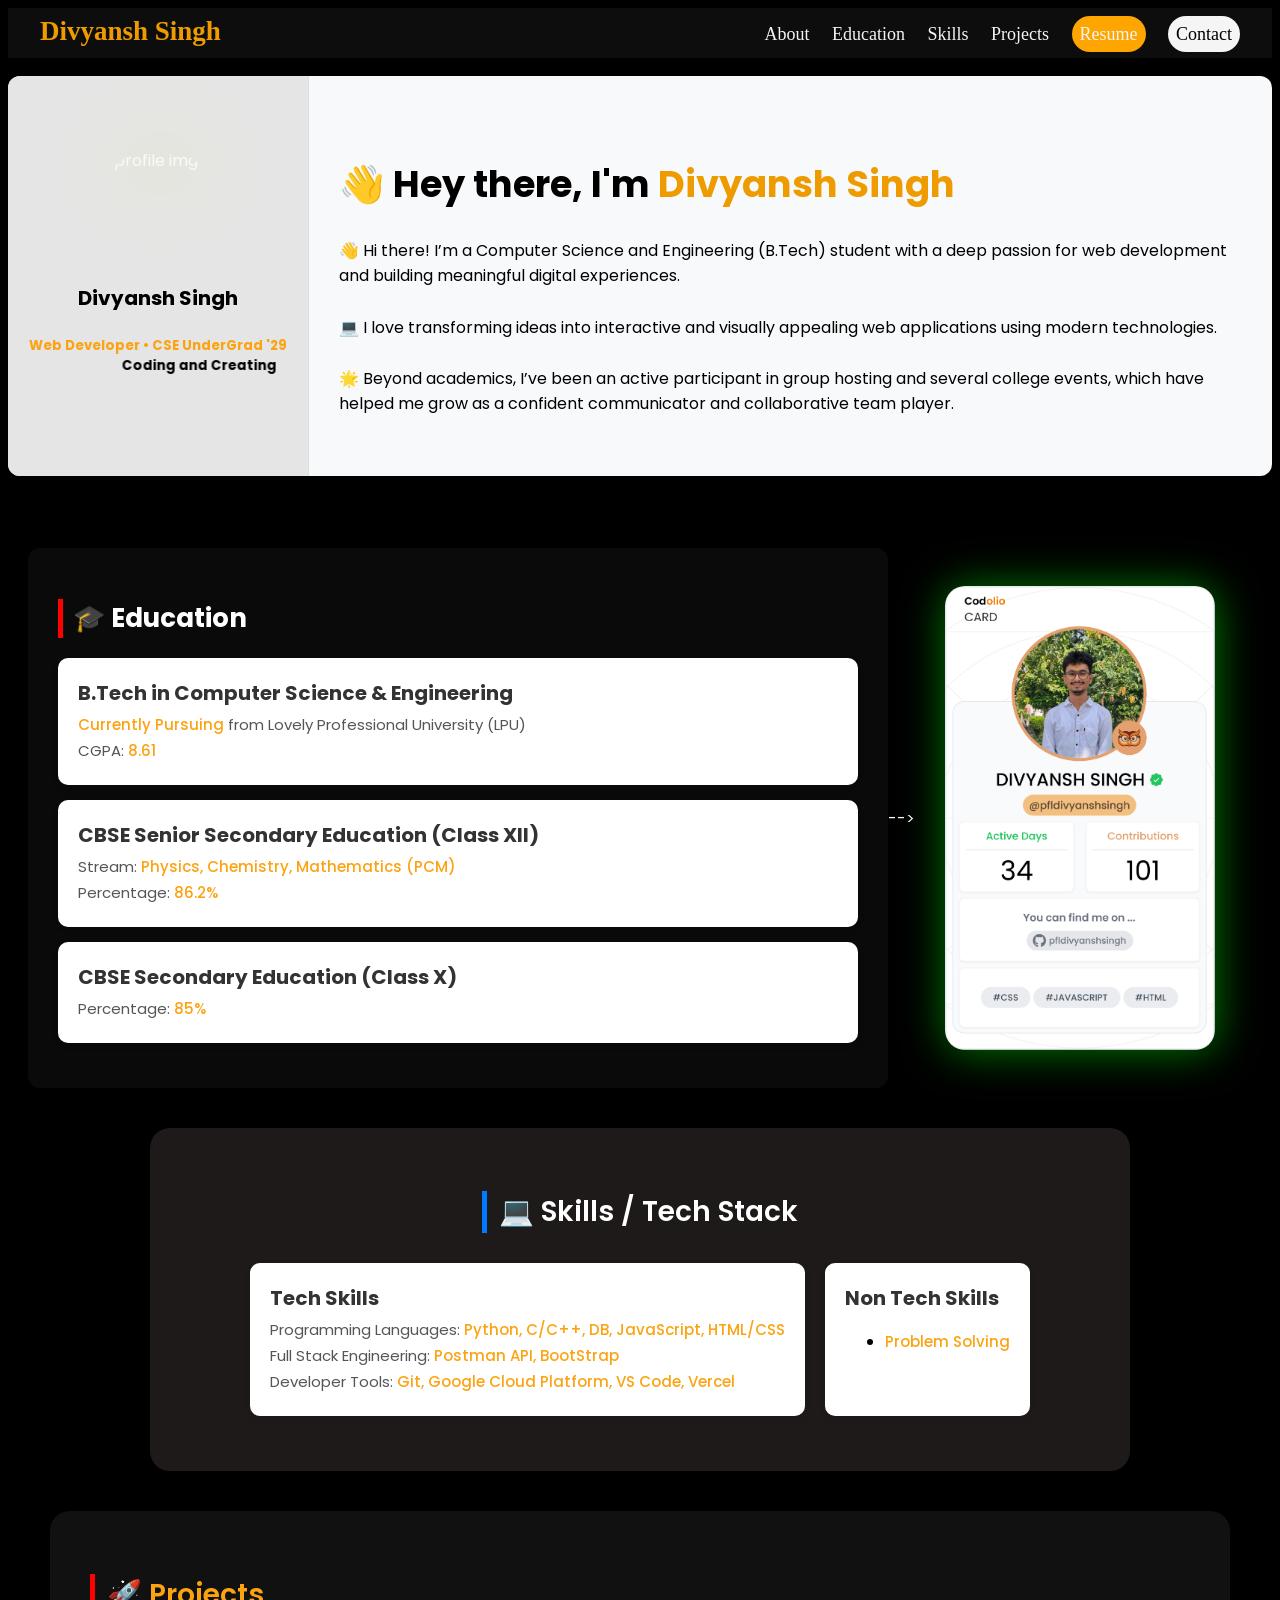
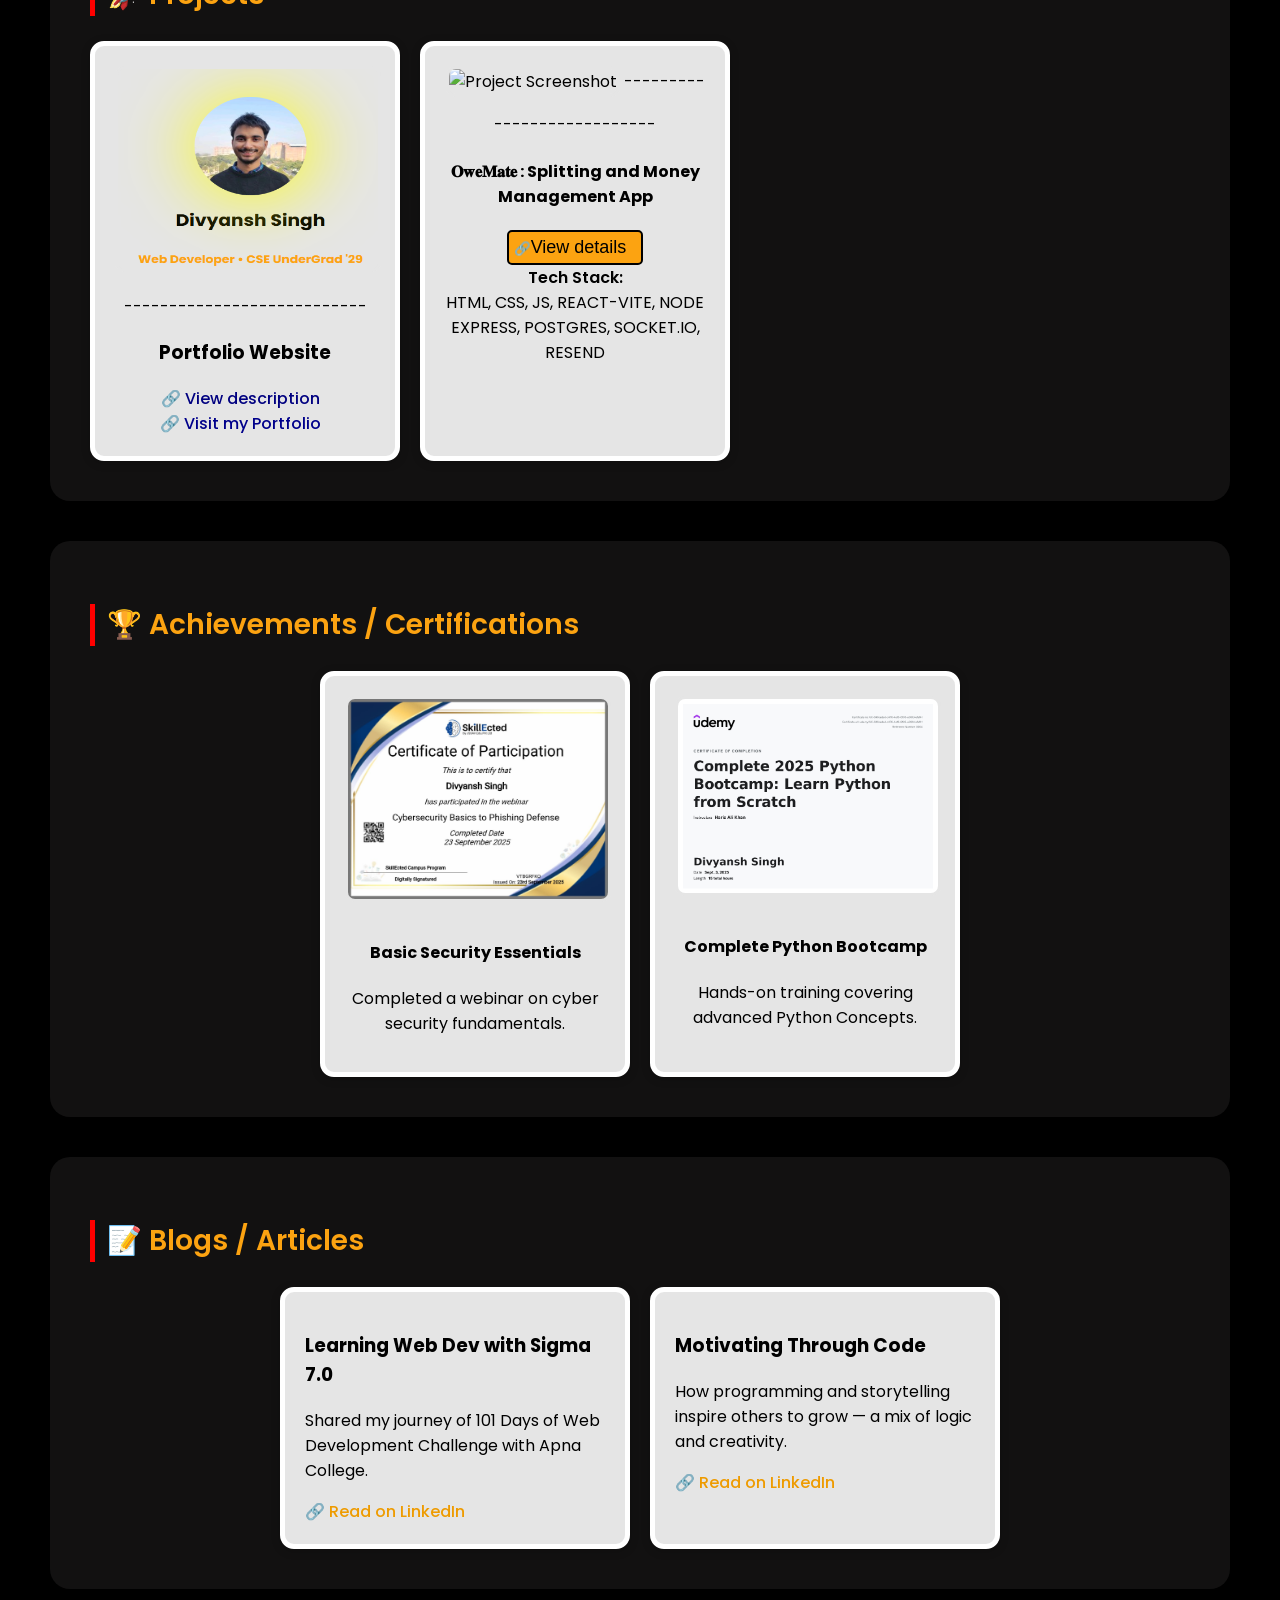
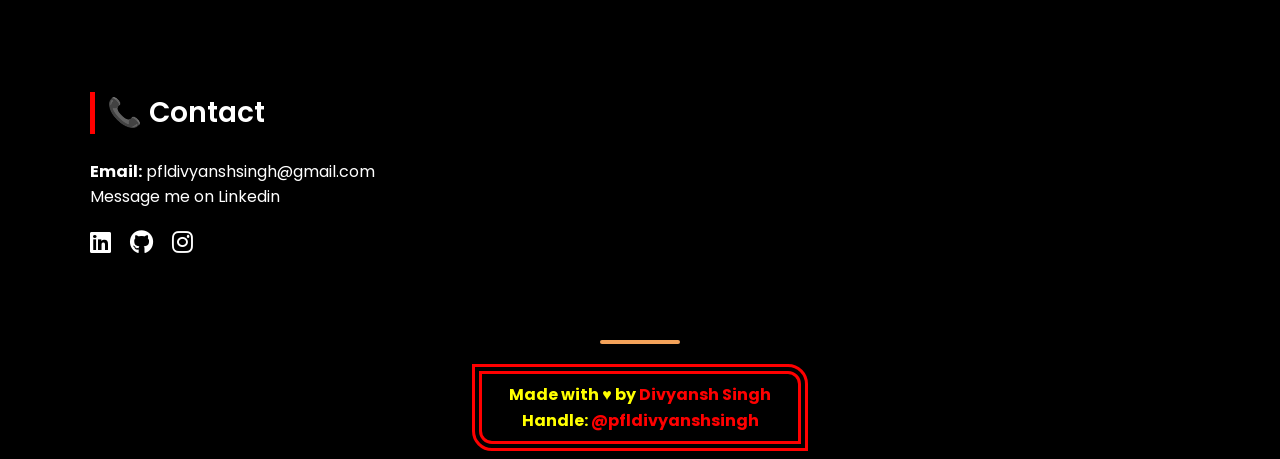
==== commit 1d87dd2d: "Bug issue of links fixed" ====
--- a/index.html
+++ b/index.html
@@ -44,8 +44,8 @@
   <header class="navbar">
     <h2>Divyansh Singh</h2>
     <nav>
-      <a href="index.html">About</a>
-      <a href="index.html">Education</a>
+      <a href="#student-card">About</a>
+      <a href="#education-section">Education</a>
       <a href="https://sdivyansh.vercel.app/skills.html">Skills</a>
       <a href="https://sdivyansh.vercel.app/projects.html">Projects</a>
       <a class="resumeee" href="#resume" style="background-color: orange; padding:8px; border-radius: 20px;">Resume</a>
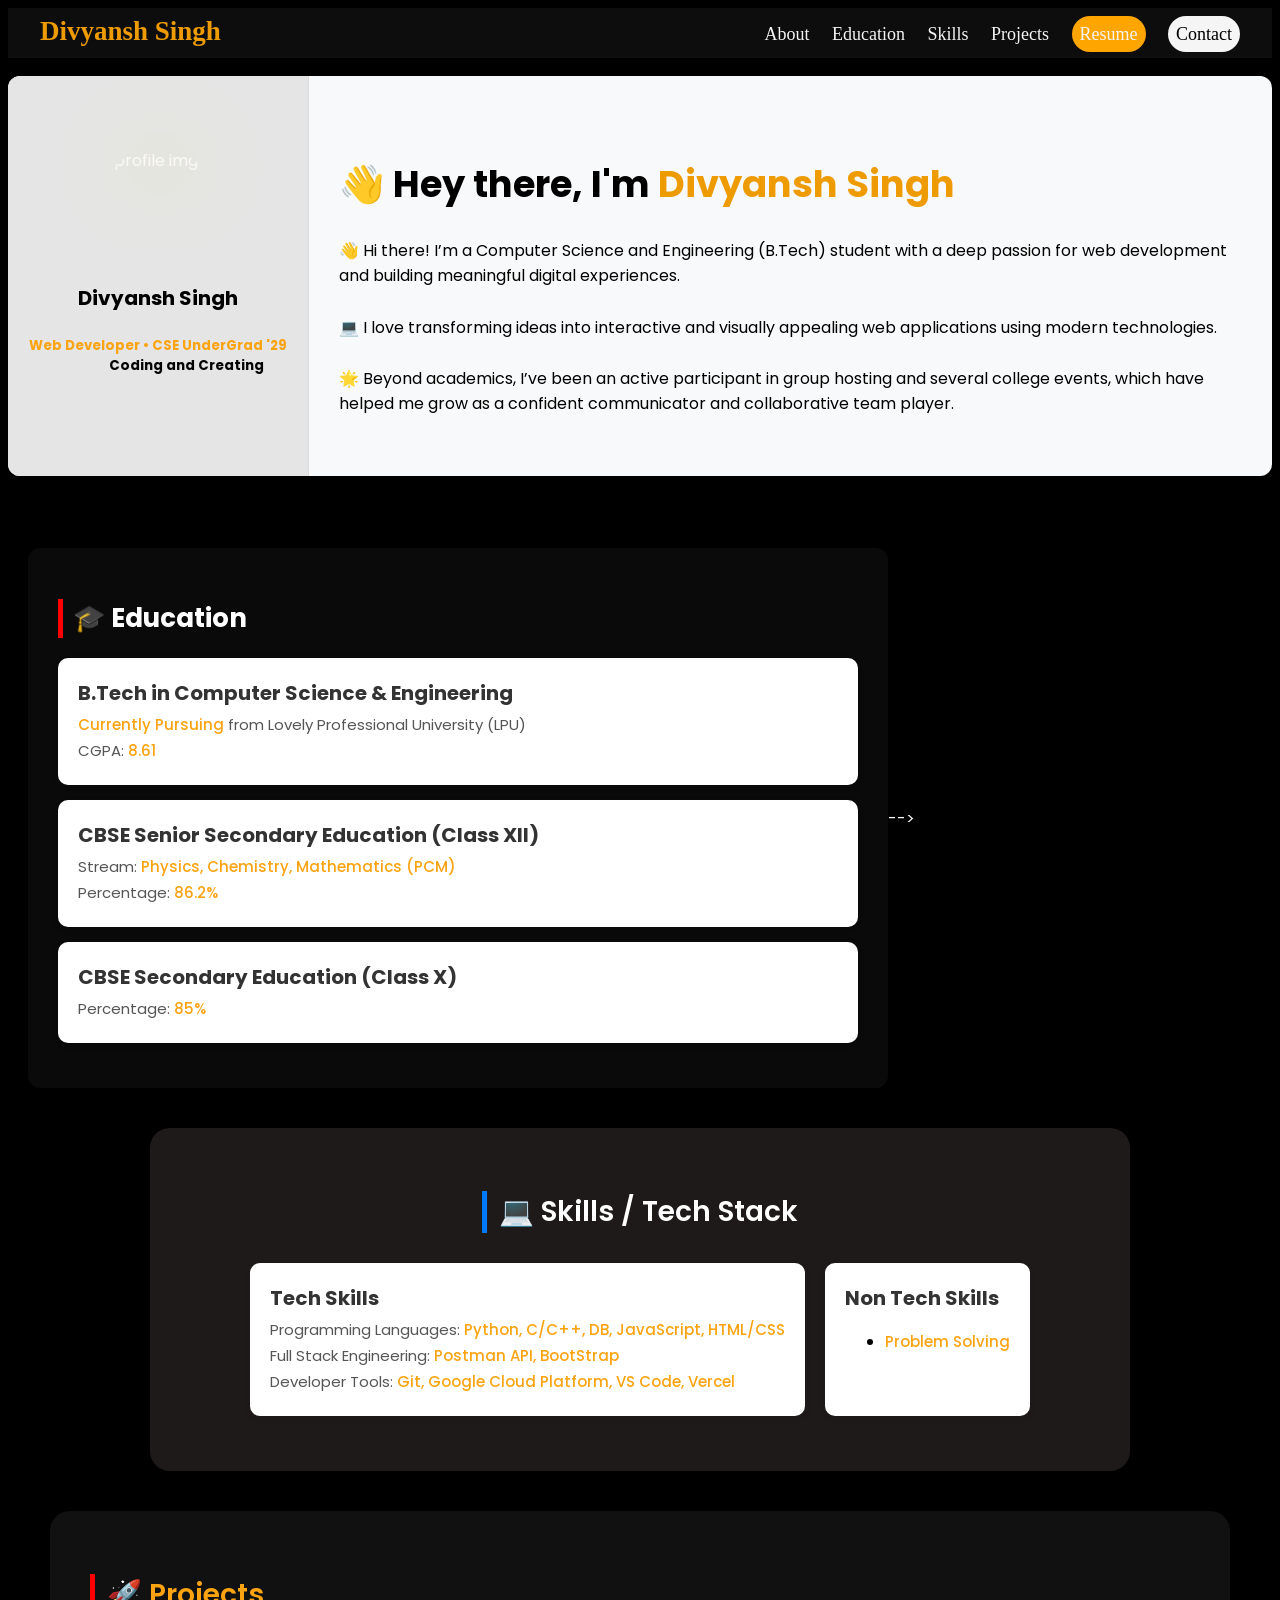
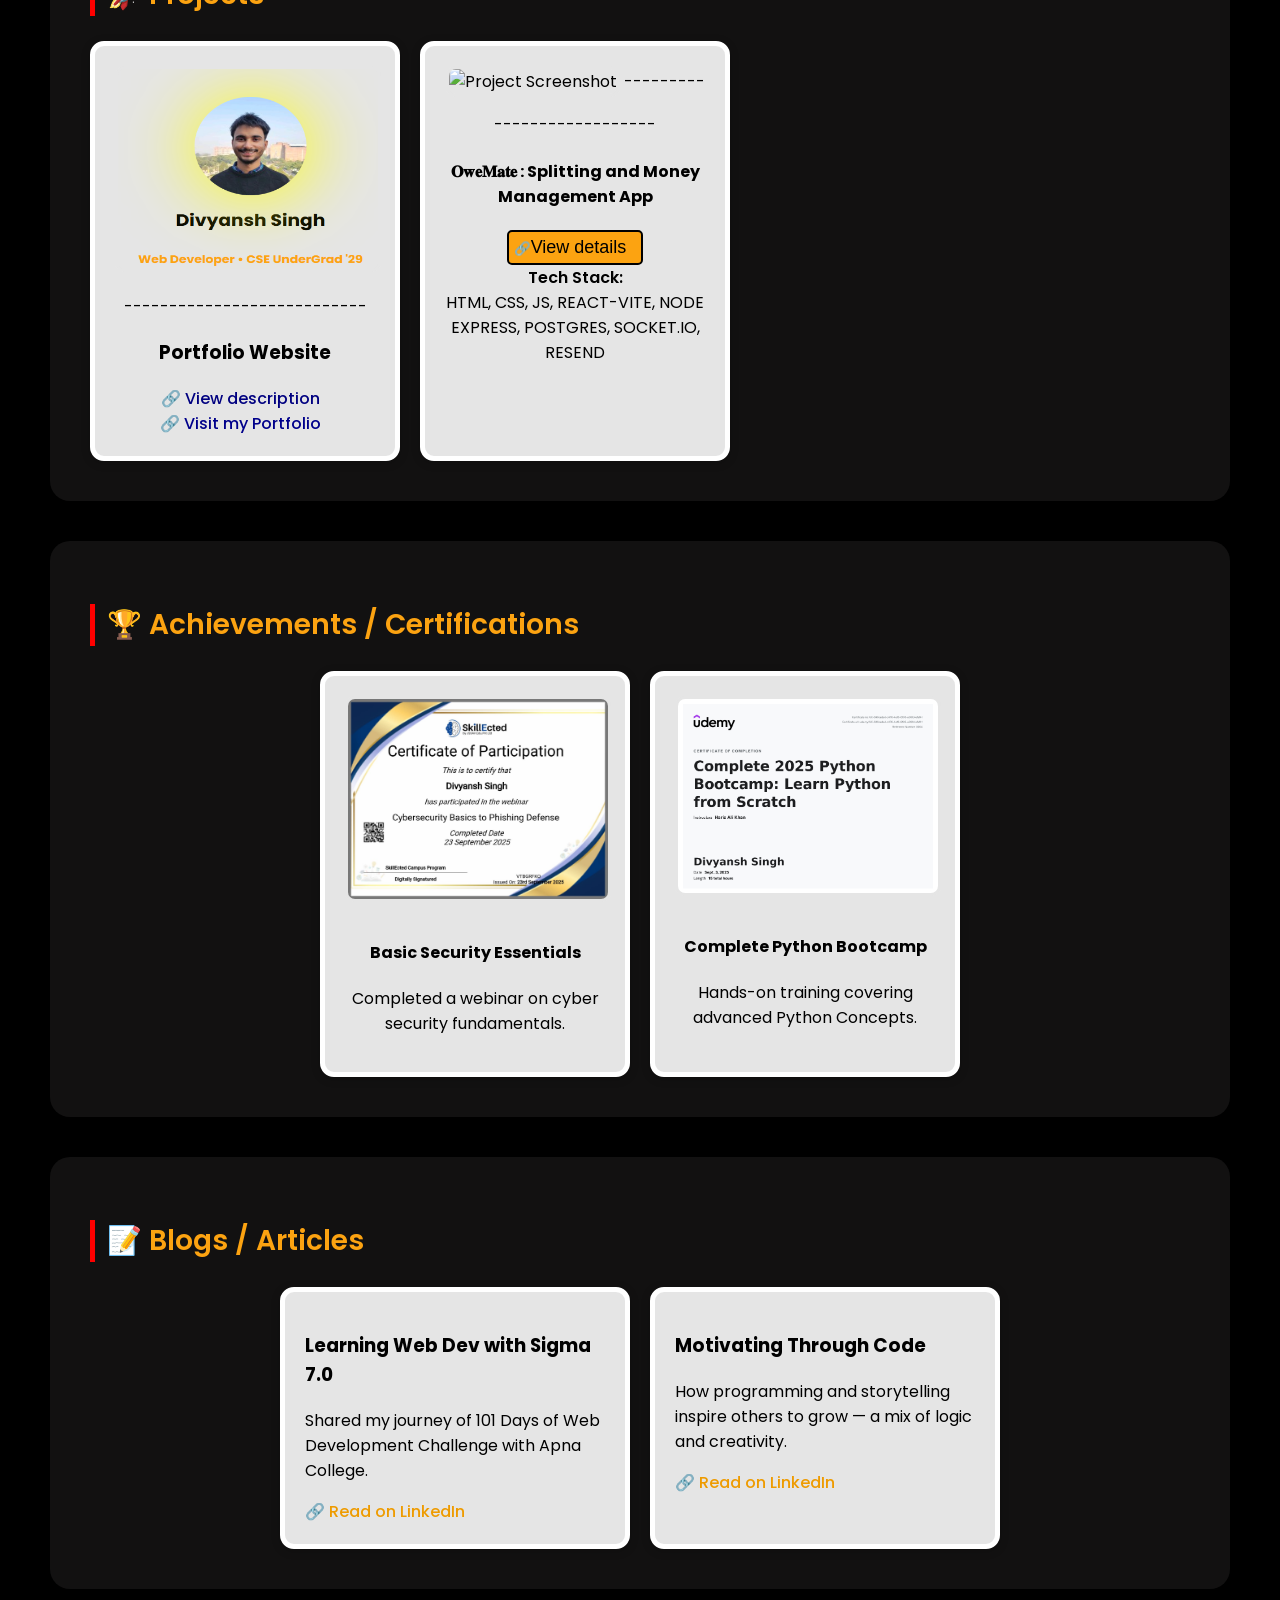
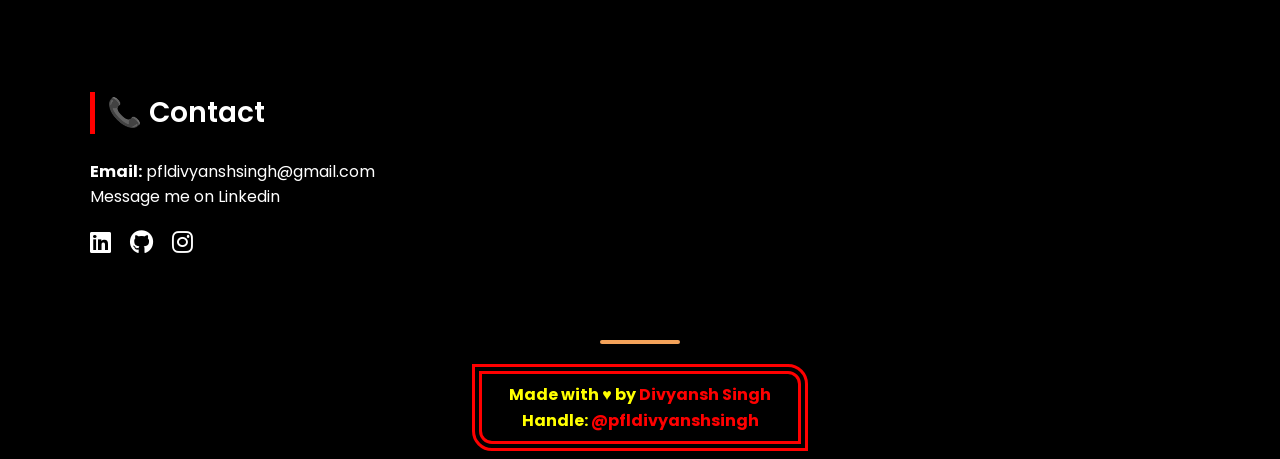
==== commit 3742e7d5: "Javascript enhanced, ui fixed and scrollbar added" ====
--- a/index.html
+++ b/index.html
@@ -44,8 +44,8 @@
   <header class="navbar">
     <h2>Divyansh Singh</h2>
     <nav>
-      <a href="#student-card">About</a>
-      <a href="#education-section">Education</a>
+      <a href="javascript:void(0)" onclick="document.querySelector('.student-description').scrollIntoView({behavior: 'smooth'})">About</a>
+      <a href="javascript:void(0)" onclick="document.querySelector('.education-section').scrollIntoView({behavior: 'smooth'})">Education</a>
       <a href="https://sdivyansh.vercel.app/skills.html">Skills</a>
       <a href="https://sdivyansh.vercel.app/projects.html">Projects</a>
       <a class="resumeee" href="#resume" style="background-color: orange; padding:8px; border-radius: 20px;">Resume</a>
@@ -69,8 +69,9 @@
                         <p>
                             👋 Hi there! I’m a Computer Science and Engineering (B.Tech) student with a deep passion for web development and building meaningful digital experiences.
                     <br><br>💻 I love transforming ideas into interactive and visually appealing web applications using modern technologies.<br><br>
-                    🌟 Beyond academics, I’ve been an active participant in group hosting and several college events, which have helped me grow as a confident communicator and collaborative team player.
-                        </p>
+                    🌟 Beyond academics, I’ve been an active participant in group hosting and several college events, which have helped me grow as a confident communicator and collaborative team player.<br>
+                        
+                  </p>
                         </div>
                     </div><br><br>
                     <!-- Feedback Marquee Bar -->
@@ -114,7 +115,7 @@
                                 
                             </div> -->
                              <div class="education-image">
-                            <img  src="/imagesrcs/devCard.png" alt="Education Image" style="height: fit-content;width: 270px;">
+                            <!-- <img  src="/imagesrcs/devCard.png" alt="Education Image" style="height: fit-content;width: 270px;"> -->
                             </div>
                         </div>
                 </div>
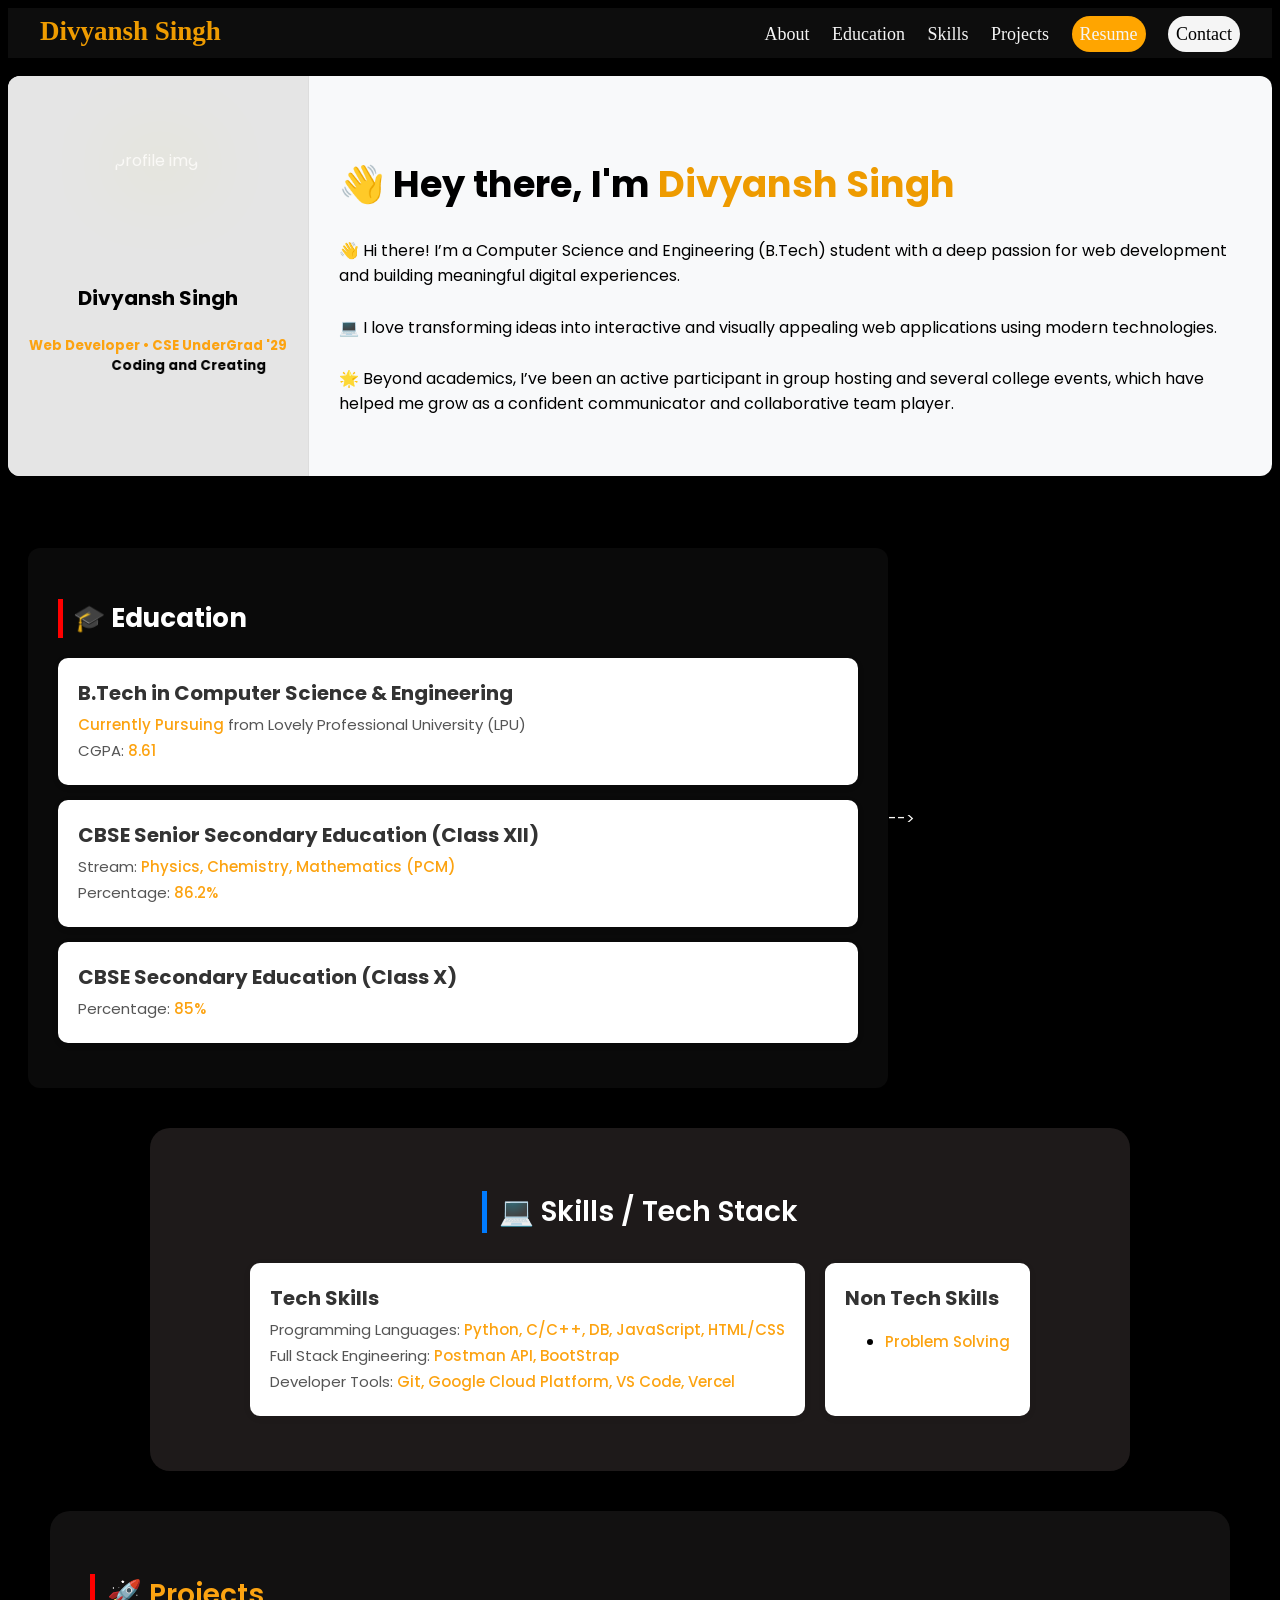
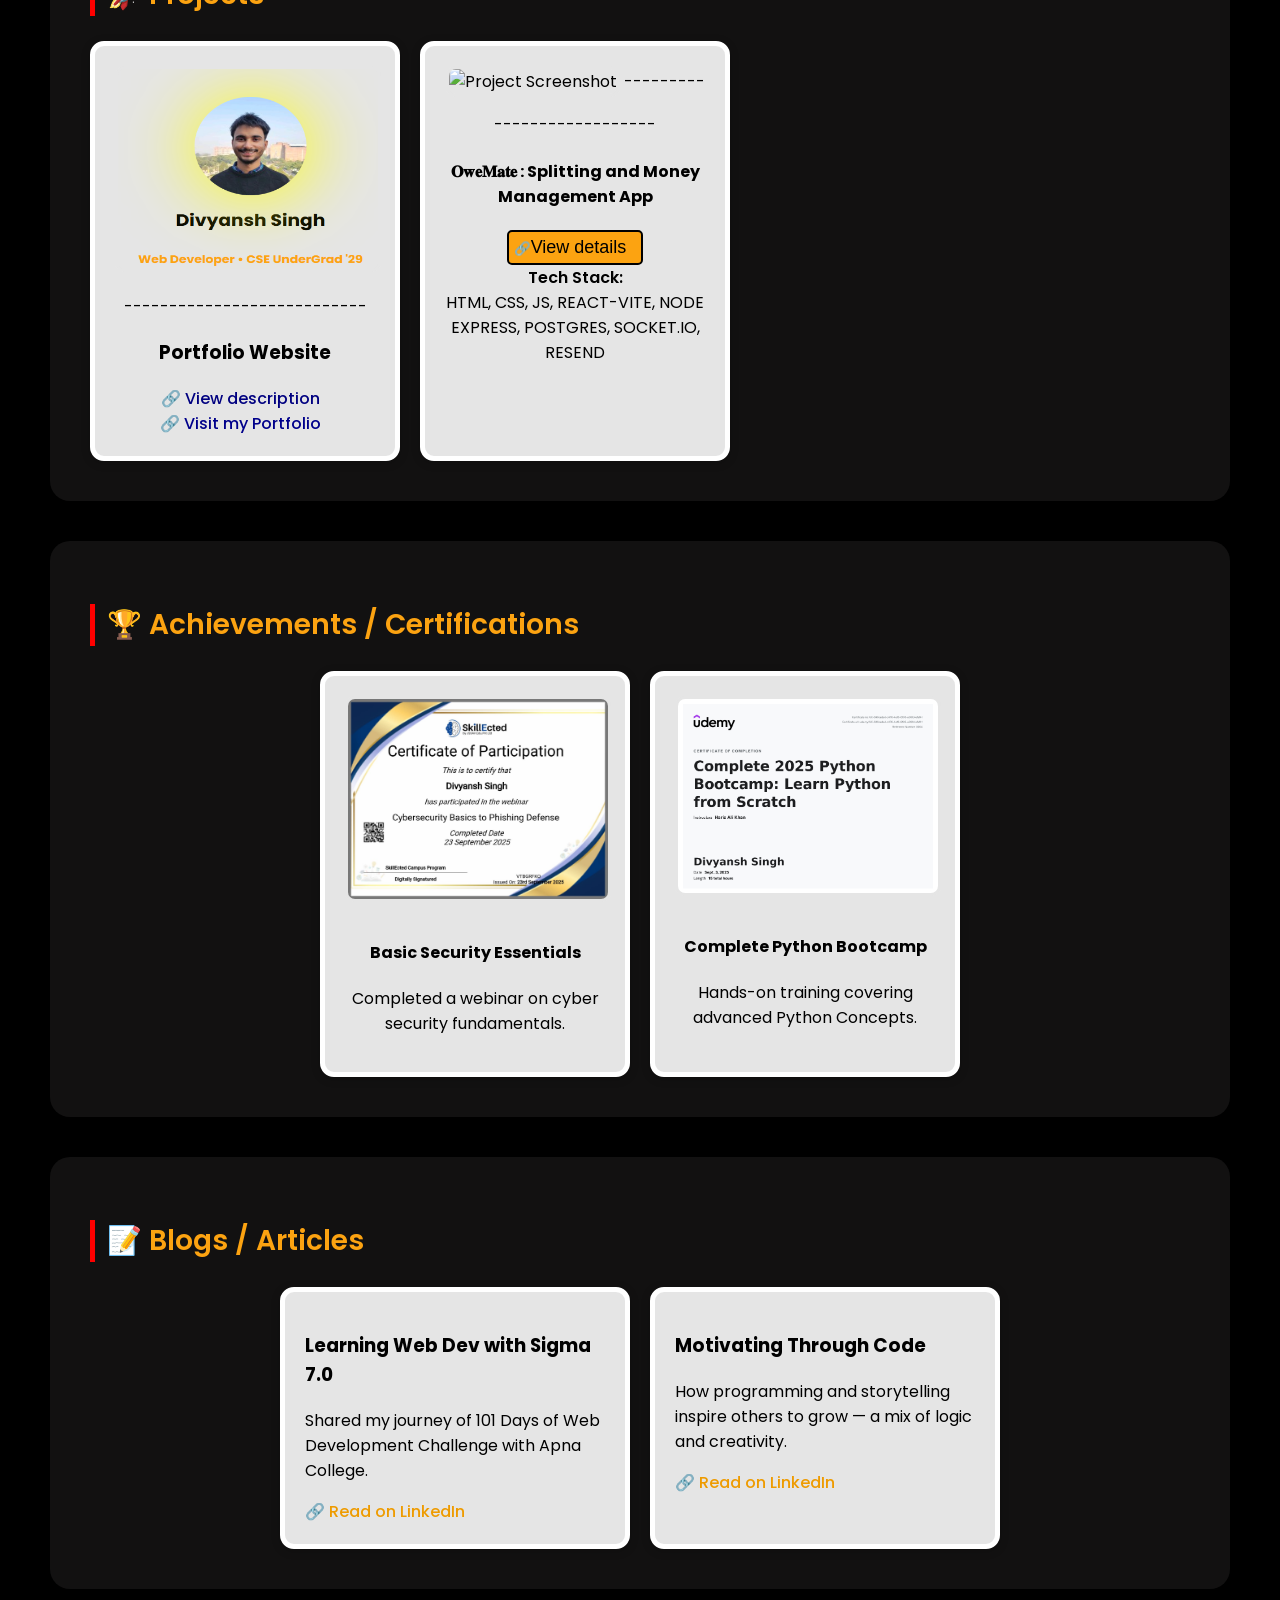
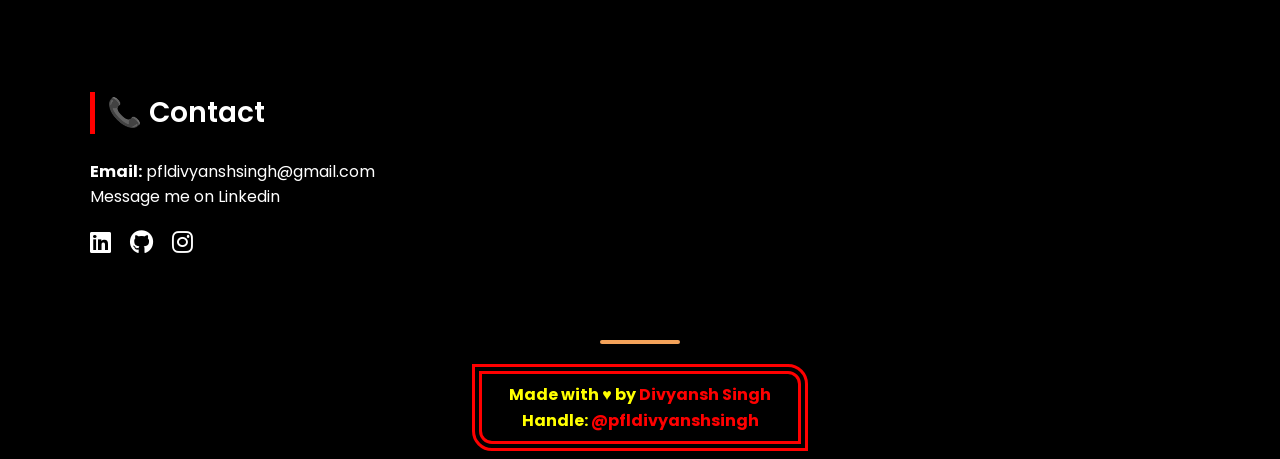
==== commit 19aeaef6: "Update marquee" ====
--- a/index.html
+++ b/index.html
@@ -301,7 +301,7 @@
         </p>
   </div>
 <div class="feedback-bar">
-  <img src="/imagesrcs/devCard.png" style="width: 250px; padding:auto; display: flex; justify-self: center;">
+  <!-- <img src="/imagesrcs/devCard.png" style="width: 250px; padding:auto; display: flex; justify-self: center;"> -->
 <!-- <marquee>
     <a 
       href="https://forms.gle/RF4bCVbMDjh3k9fG7" 
@@ -426,4 +426,4 @@
 
 
 </body>
-</html>+</html>
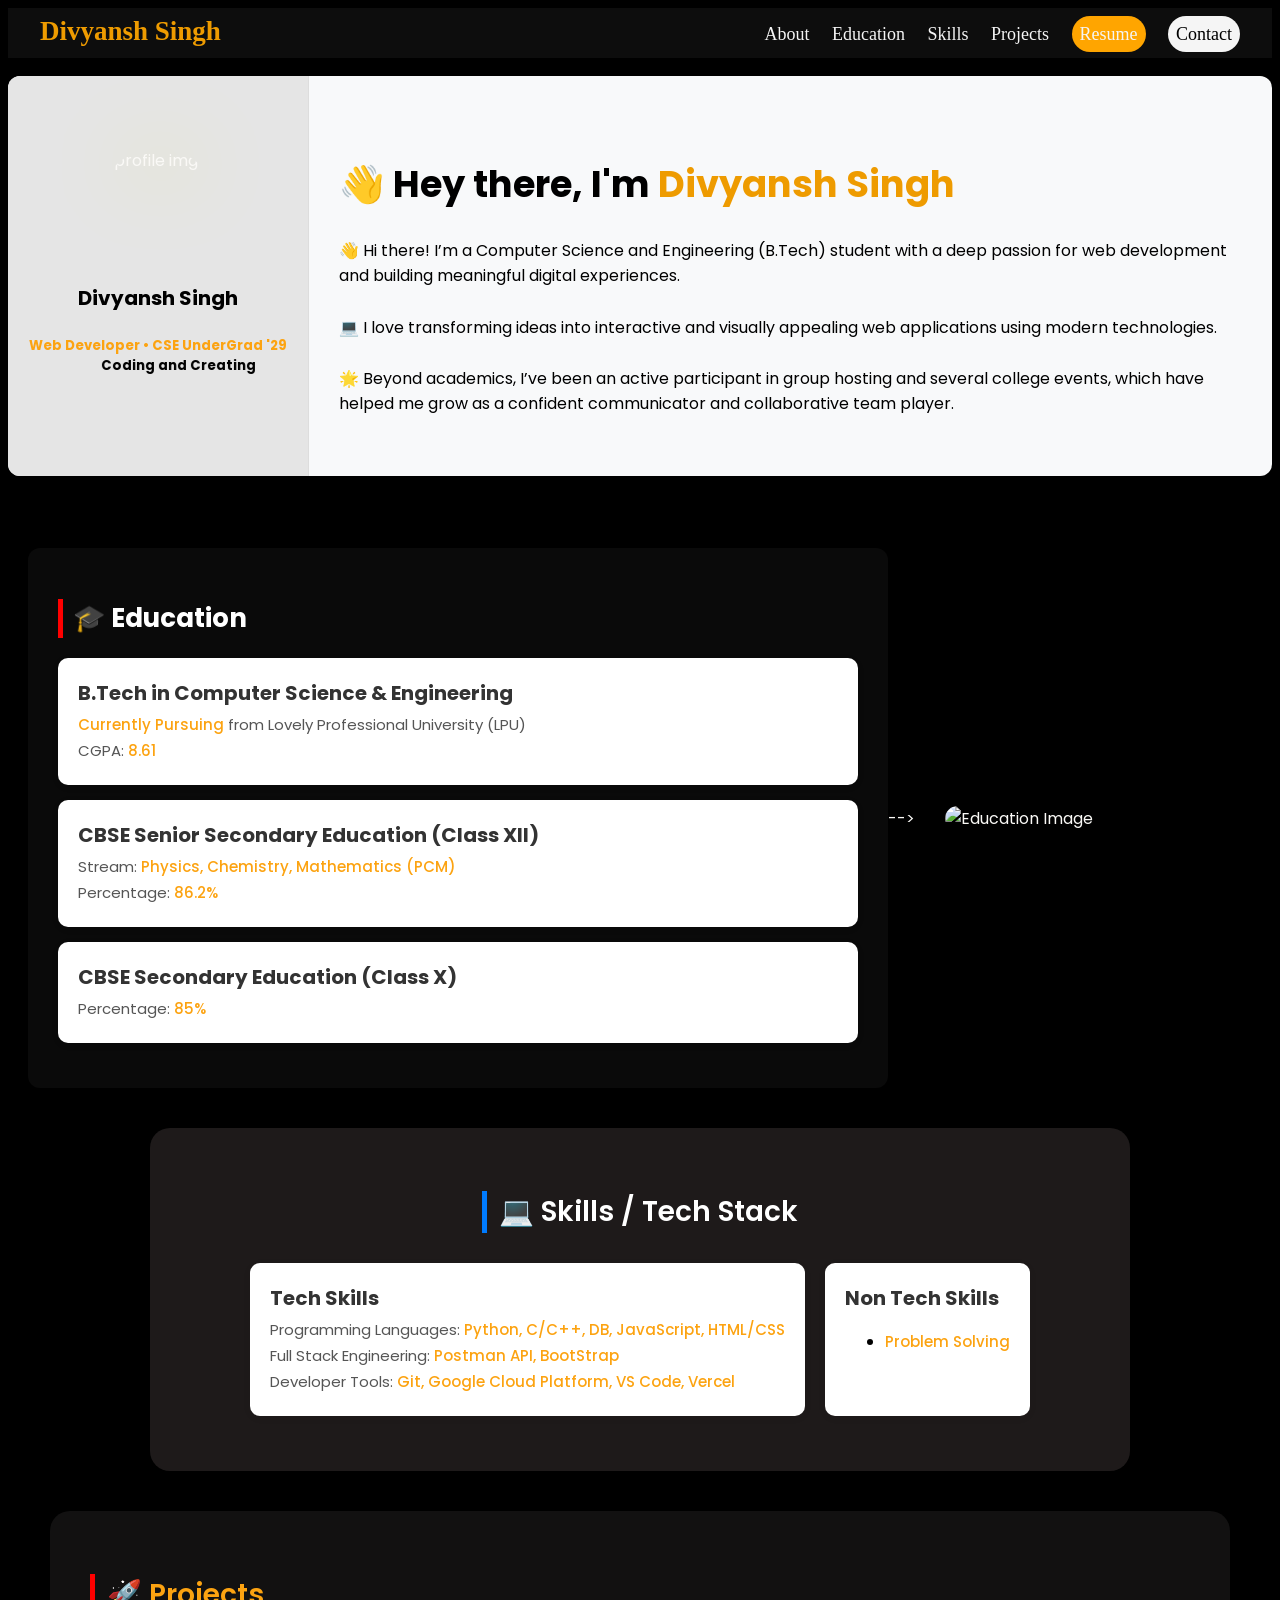
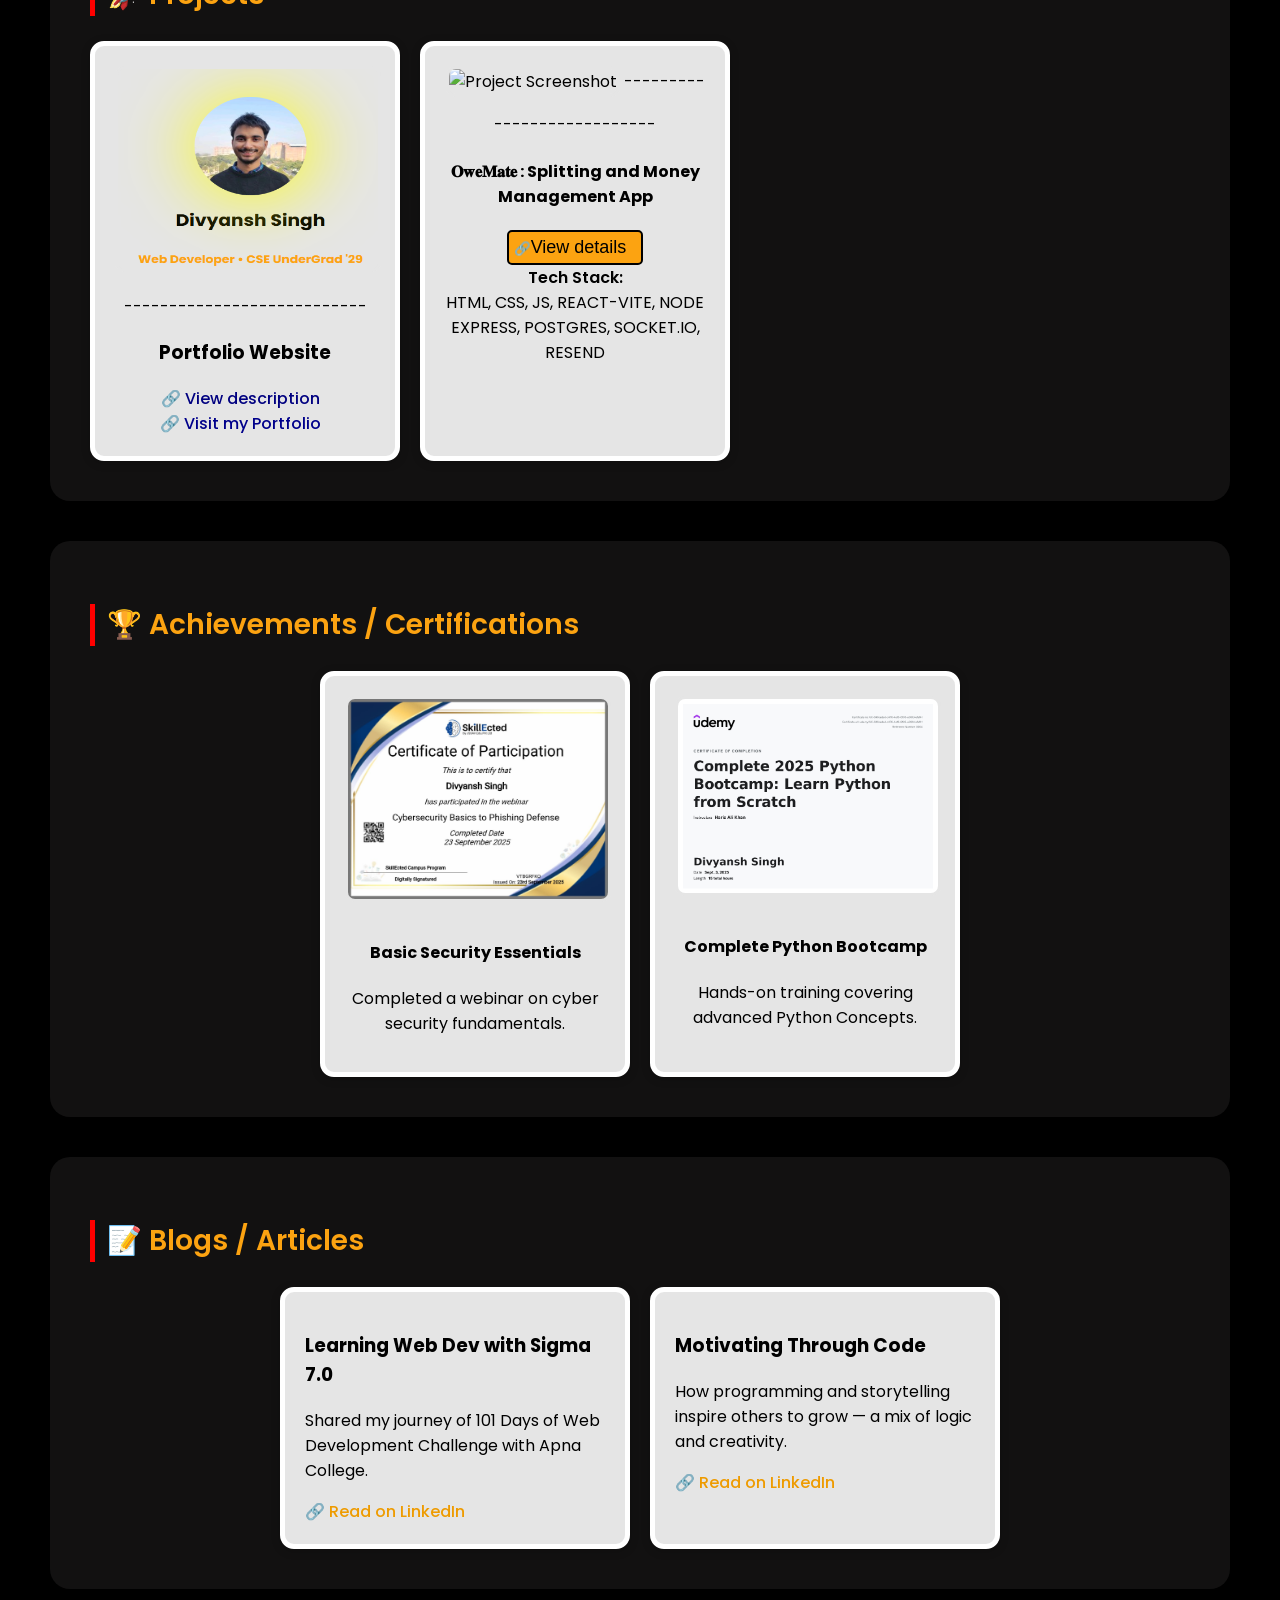
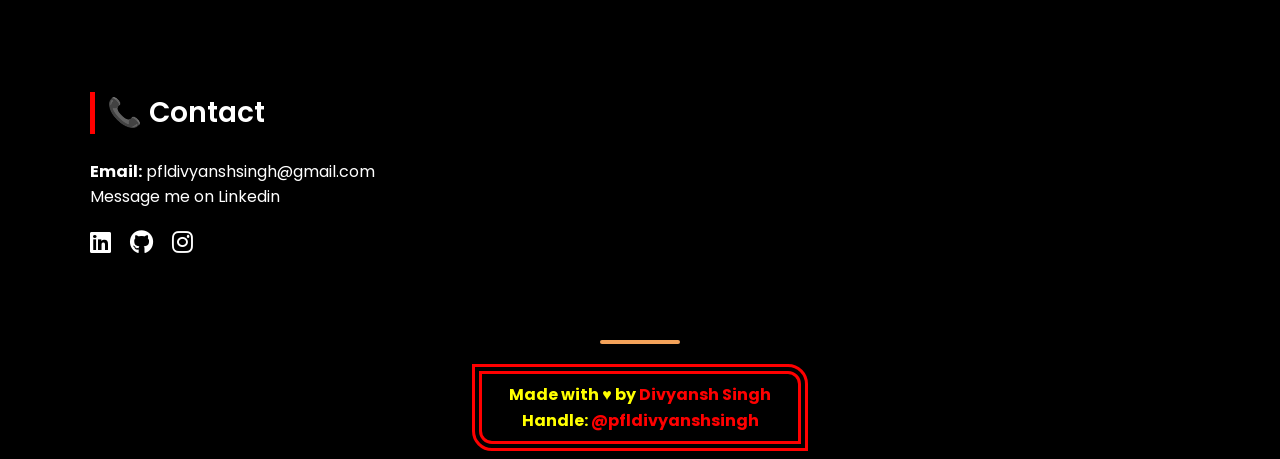
==== commit f5e6da73: "Design updates in Education Section" ====
--- a/index.html
+++ b/index.html
@@ -46,8 +46,8 @@
     <nav>
       <a href="javascript:void(0)" onclick="document.querySelector('.student-description').scrollIntoView({behavior: 'smooth'})">About</a>
       <a href="javascript:void(0)" onclick="document.querySelector('.education-section').scrollIntoView({behavior: 'smooth'})">Education</a>
-      <a href="https://sdivyansh.vercel.app/skills.html">Skills</a>
-      <a href="https://sdivyansh.vercel.app/projects.html">Projects</a>
+      <a href="https://pfldivyansh.in/skills.html">Skills</a>
+      <a href="https://pfldivyansh.in/projects.html">Projects</a>
       <a class="resumeee" href="#resume" style="background-color: orange; padding:8px; border-radius: 20px;">Resume</a>
       <a href="contact.html" style="background-color: whitesmoke;color: black; padding:8px; border-radius: 20px;">Contact</a>
     </nav>
@@ -115,7 +115,7 @@
                                 
                             </div> -->
                              <div class="education-image">
-                            <!-- <img  src="/imagesrcs/devCard.png" alt="Education Image" style="height: fit-content;width: 270px;"> -->
+                            <img  src="https://images.unsplash.com/photo-1584949091598-c31daaaa4aa9?w=600&auto=format&fit=crop&q=60&ixlib=rb-4.1.0&ixid=M3wxMjA3fDB8MHxzZWFyY2h8Mnx8YmxhY2slMjB0ZWNobm9sb2d5fGVufDB8fDB8fHww" alt="Education Image" style="height: fit-content;width: 270px;">
                             </div>
                         </div>
                 </div>
@@ -160,7 +160,7 @@
                 <!-- <p>Built using <span>HTML, CSS, JS</span>. A personal portfolio showcasing skills, achievements, and projects.</p> -->
                 <div class="project-links">
                     <a href="/projects.html#a2" style="color: navy">🔗 View description</a><br>
-                    <a href="https://www.sdivyansh.vercel.app" target="_blank">🔗 Visit my Portfolio</a>
+                    <a href="https://www.pfldivyansh.in" target="_blank">🔗 Visit my Portfolio</a>
                     <!-- <a href="#" target="_blank">💻 GitHub</a> -->
                 </div>
                 
@@ -352,9 +352,10 @@
       <a href="https://www.pfldivyansh.in" target="_blank">Visit Portfolio</a>
     </div>
       <div class="mobile-project-card">
-      <h4>Role Based Institute Management System</h4>
-      <p style="color: brown; font-weight: 500;"><b style="color: black;">Tech Stack:</b> React.js, Node.js, Express.js, MongoDB, Tailwind CSS, JWT, Socket.io</p>
-      <a href="https://www.sdivyansh.vercel.app/projects.html" target="_blank">View details</a>
+      <h4>𝐎𝐰𝐞𝐌𝐚𝐭𝐞 : Splitting and Money Management App</h4>
+      <p style="color: brown; font-weight: 500;"><b style="color: black;">Tech Stack:</b>HTML, CSS, JS, REACT-VITE, NODE EXPRESS, POSTGRES, SOCKET.IO, RESEND
+</p>
+      <a href="https://www.pfldivyansh.in/projects.html" target="_blank">View details</a>
     </div>
   </div>
 
@@ -426,4 +427,4 @@
 
 
 </body>
-</html>
+</html>
--- a/indexstyle.css
+++ b/indexstyle.css
@@ -194,7 +194,7 @@
   object-fit: cover;
   box-shadow: 0 4px 15px rgba(0, 0, 0, 0.1);
   transition: transform 0.3s ease;
-  filter: drop-shadow(1px 1px 20px Green);
+  /* filter: drop-shadow(1px 1px 20px Green); */
 }
 
 .education-image img:hover {
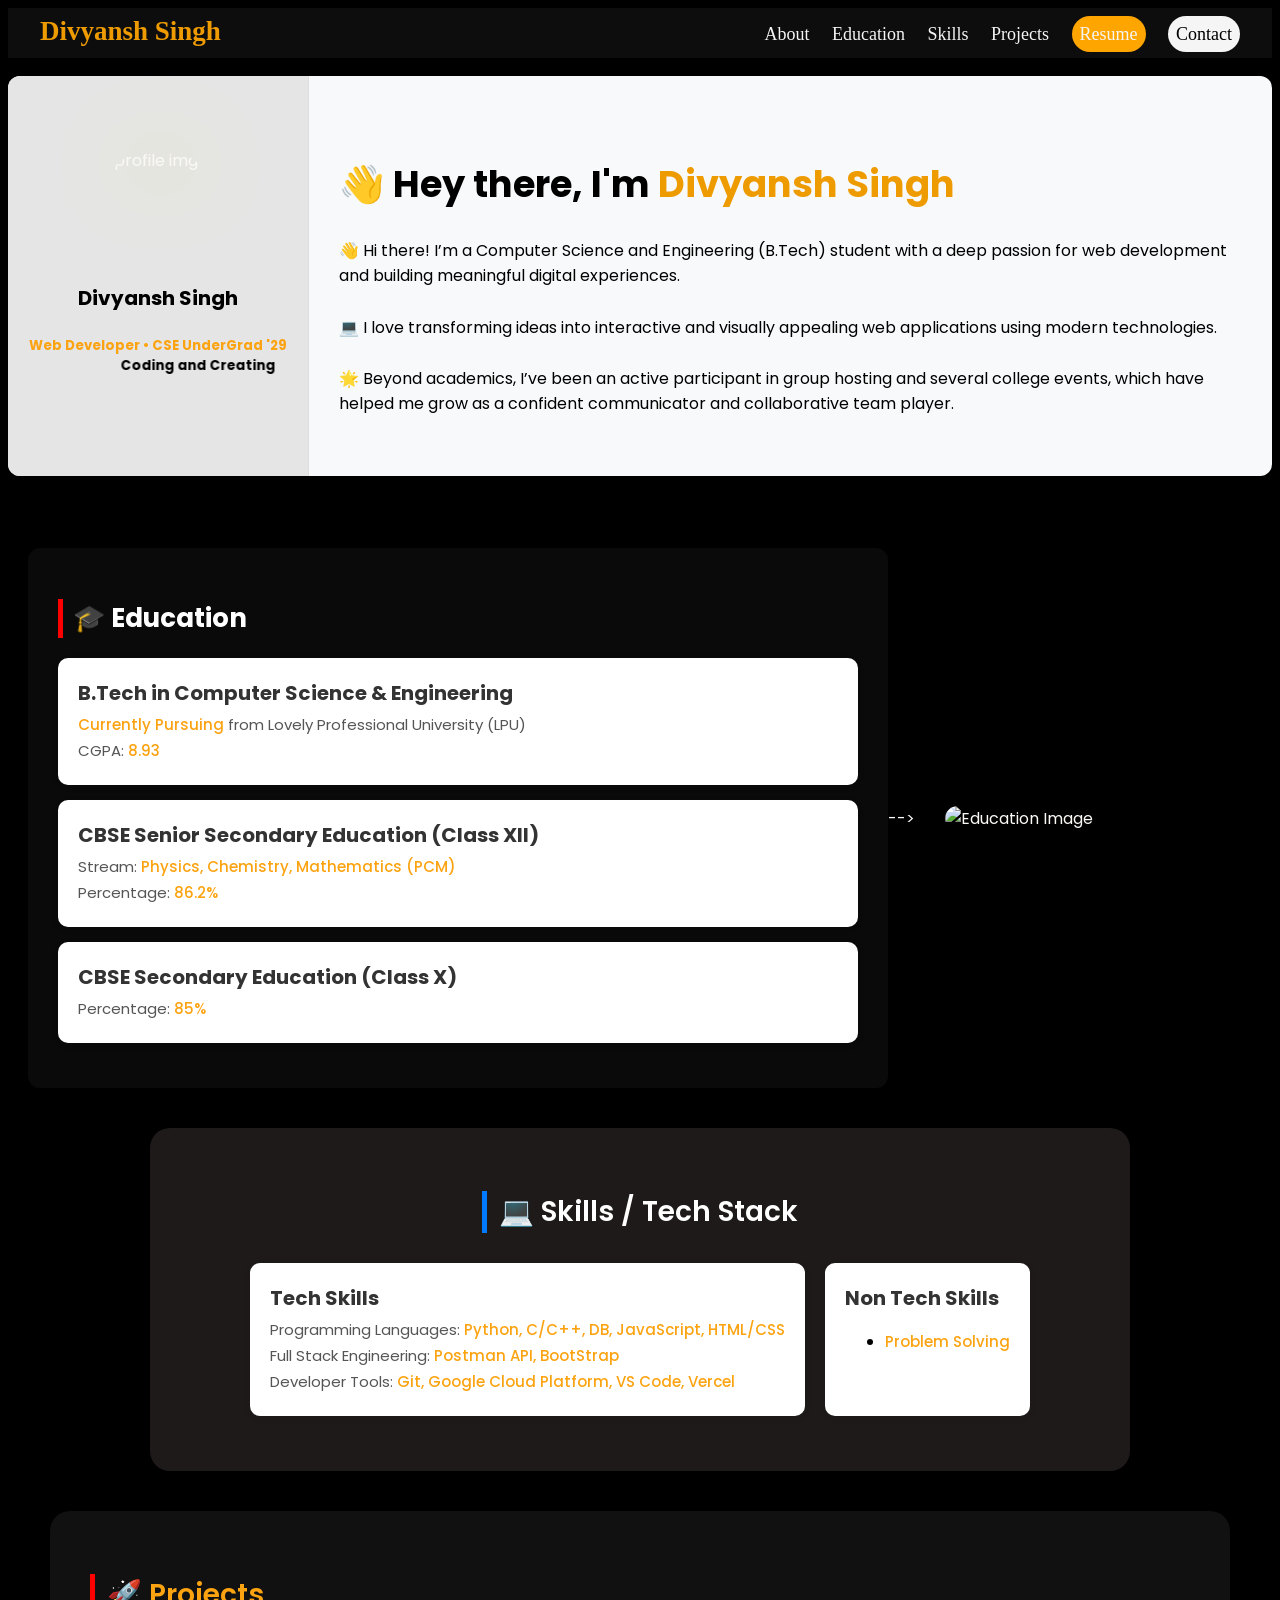
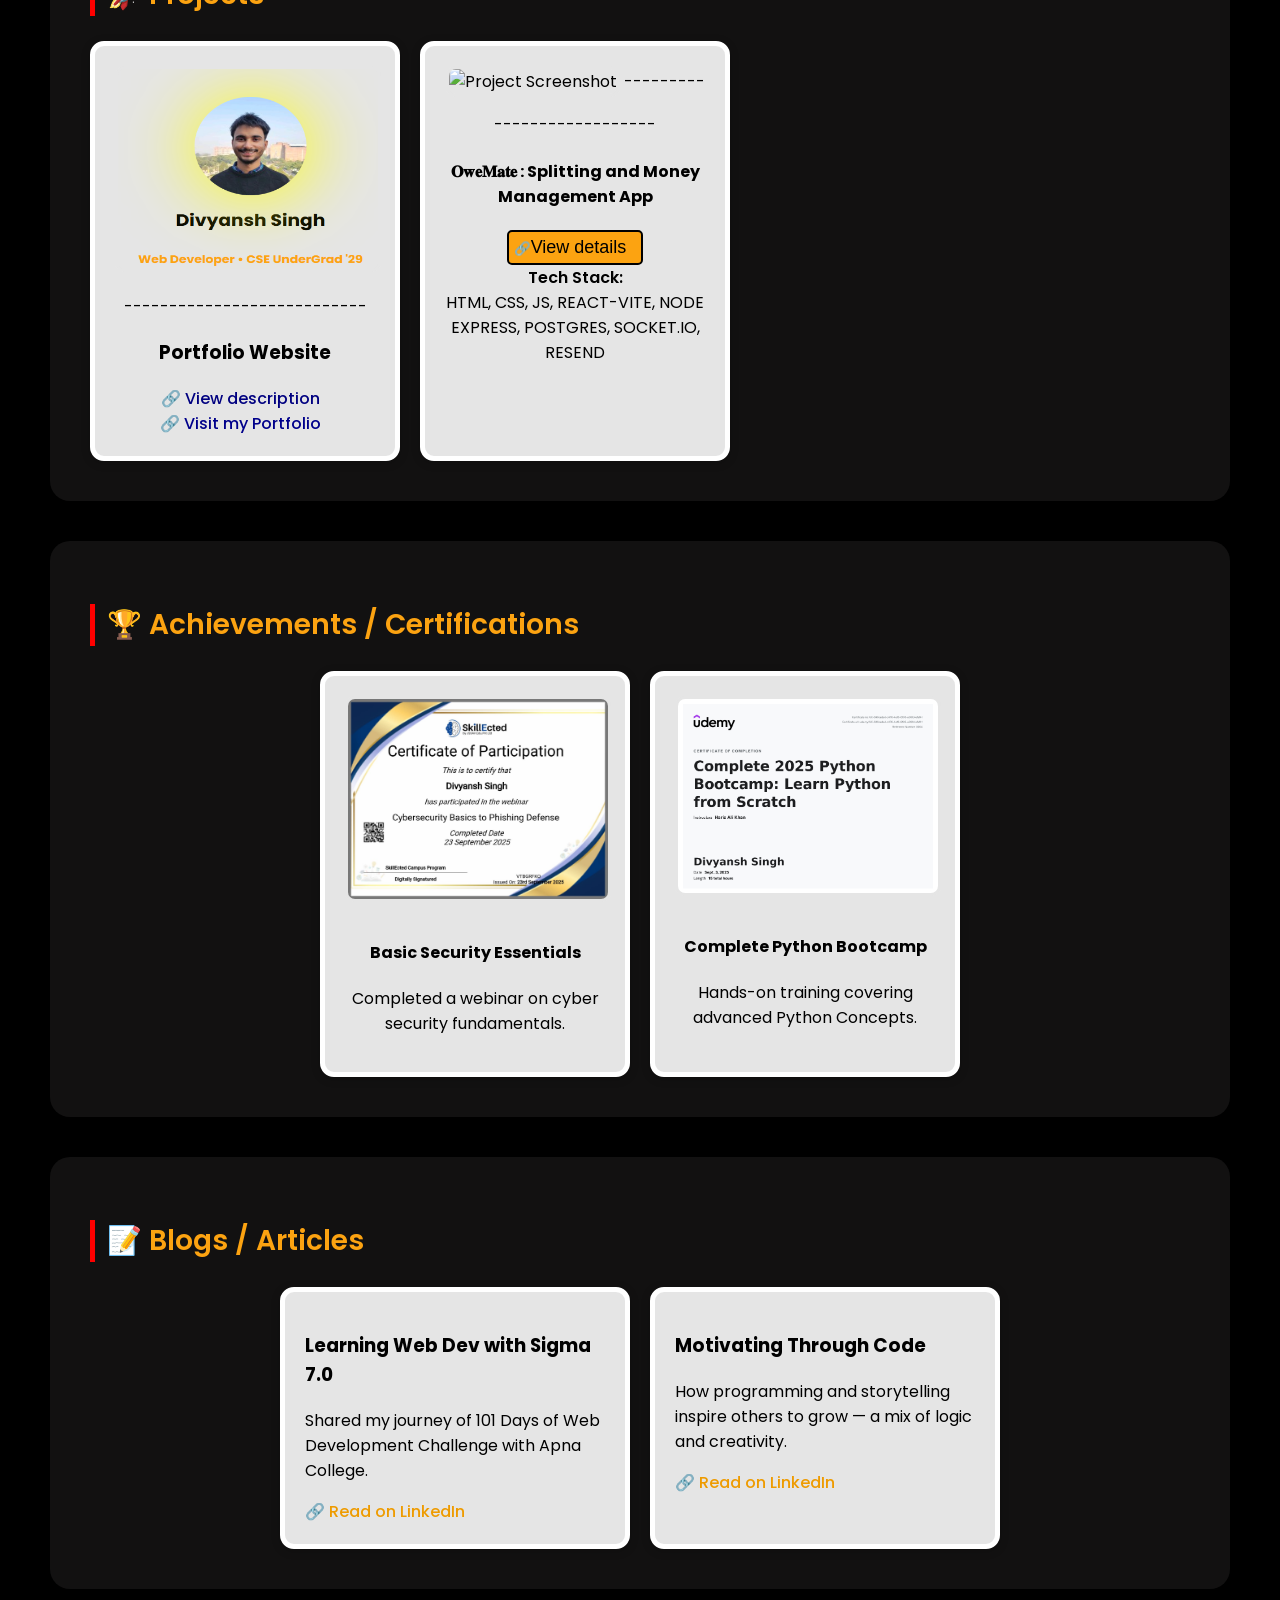
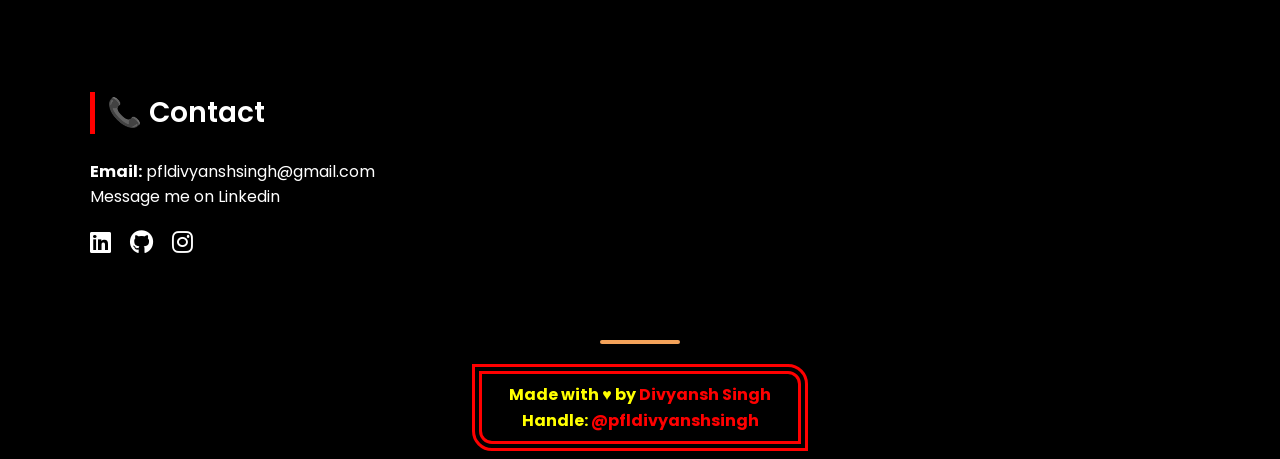
==== commit 60f3b91e: "Add files via upload" ====
--- a/index.html
+++ b/index.html
@@ -98,7 +98,7 @@
                                 <div class="edu-card">
                                 <h3>B.Tech in Computer Science & Engineering</h3>
                                 <p><span>Currently Pursuing</span> from Lovely Professional University (LPU)</p>
-                                <p>CGPA: <span>8.61</span></p>
+                                <p>CGPA: <span>8.93</span></p>
                                 </div>
 
                                 <div class="edu-card">
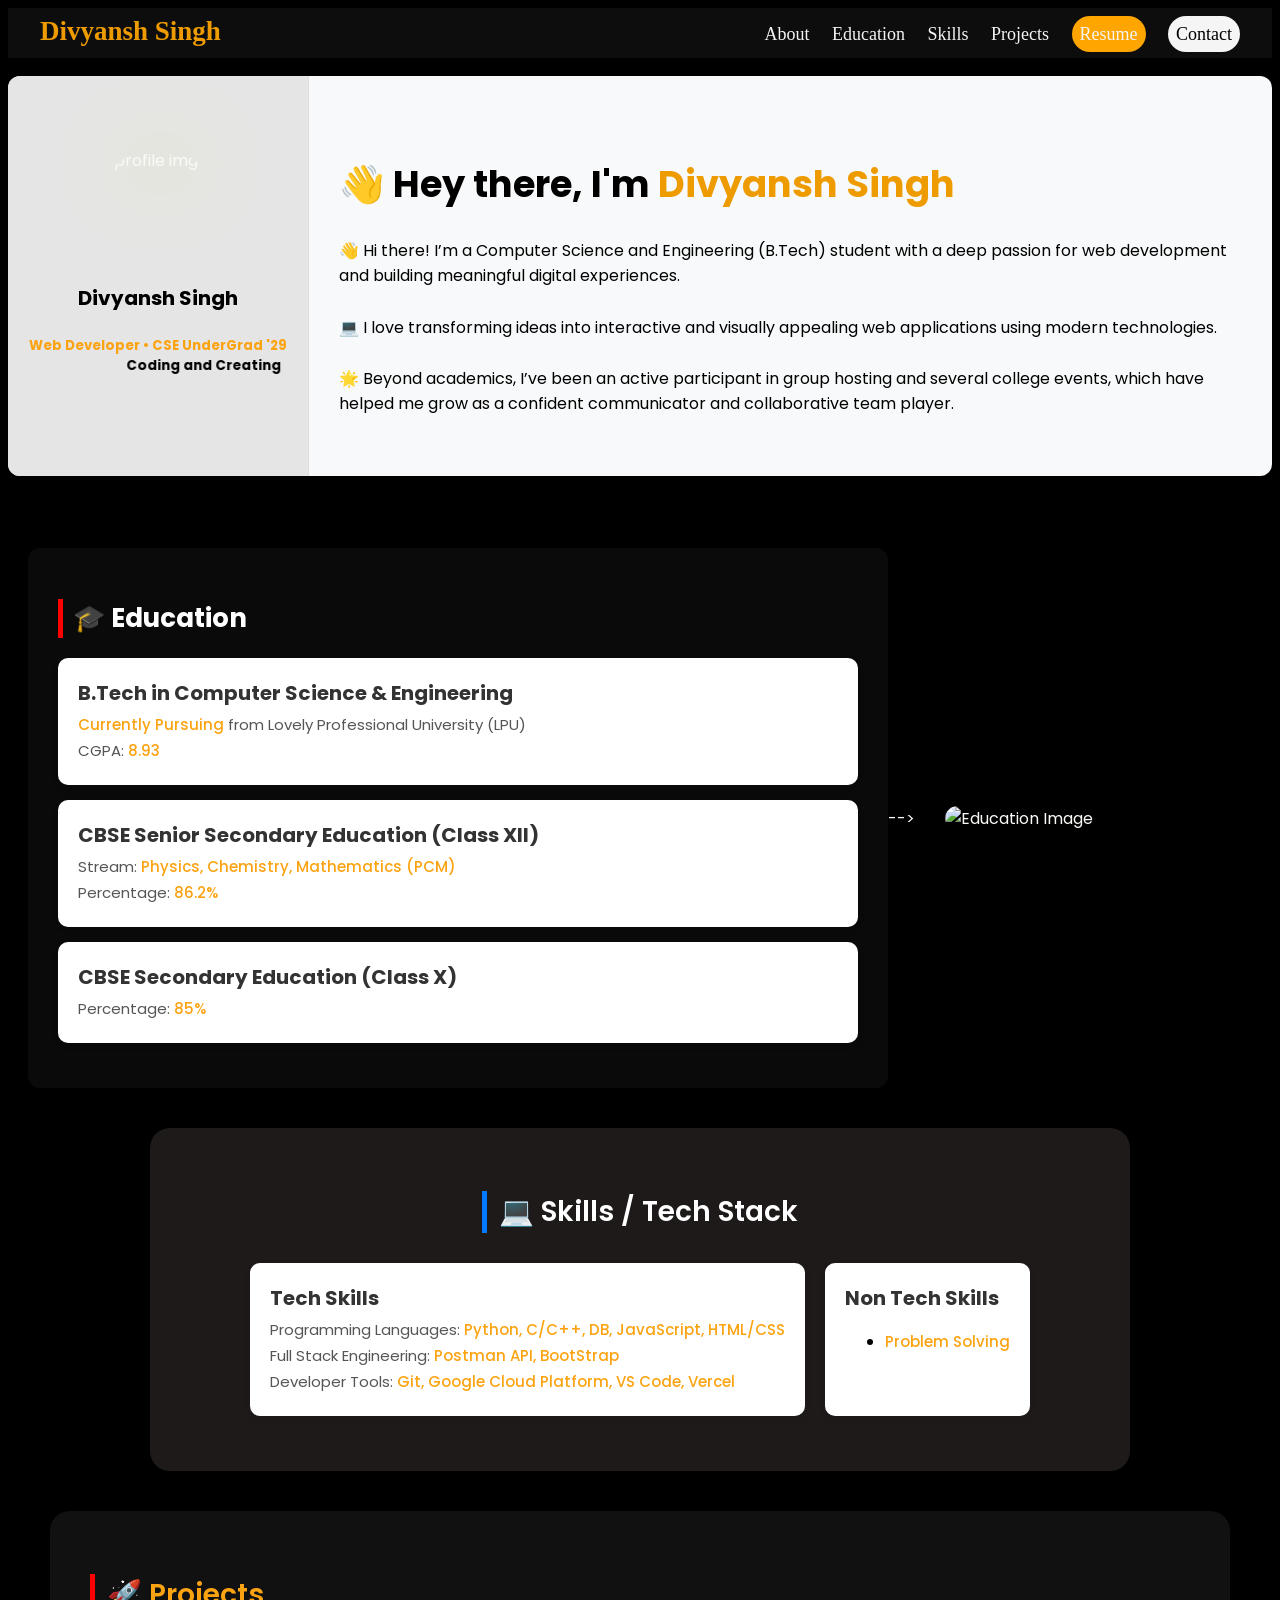
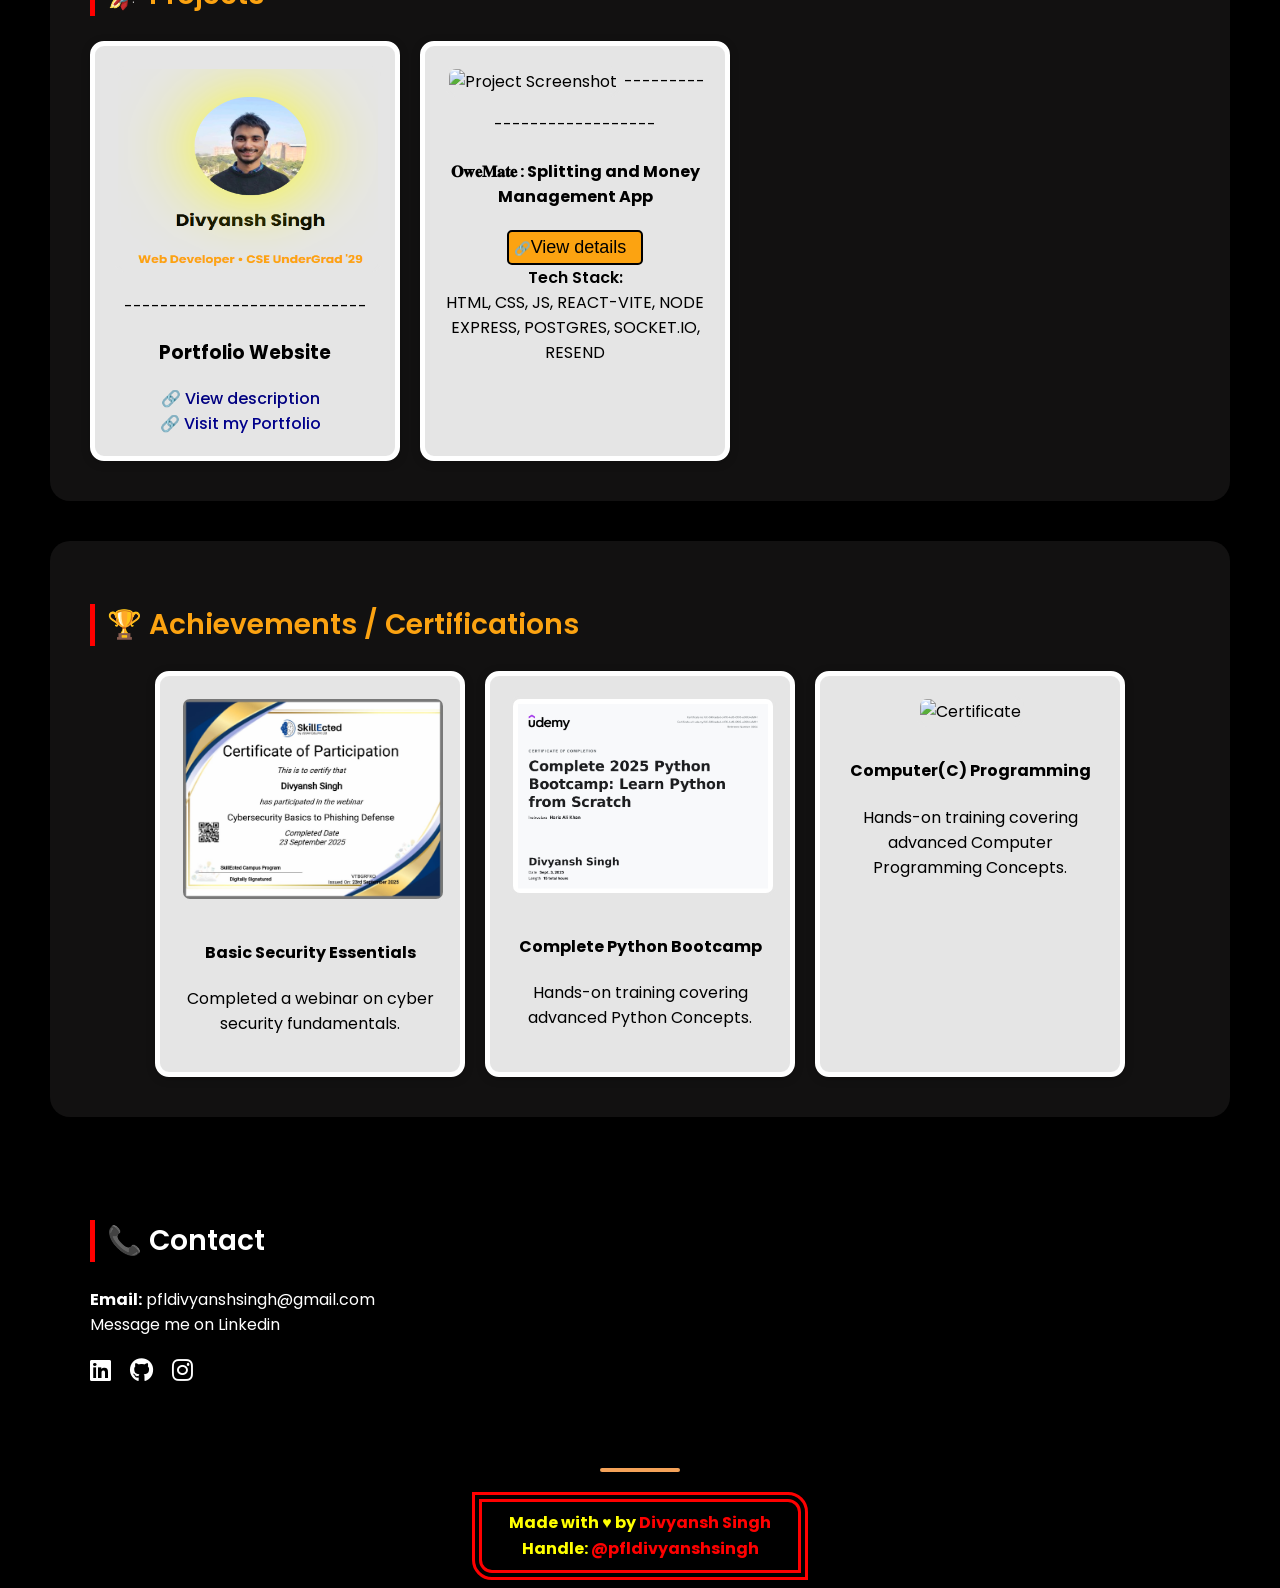
==== commit 8e684de7: "Updated Certification Section Updated desktop and mobile certification section and removed blogs sec" ====
--- a/index.html
+++ b/index.html
@@ -196,11 +196,17 @@
                 <h4>Complete Python Bootcamp</h4>
                 <p>Hands-on training covering advanced Python Concepts.</p>
                 </div>
+
+                <div class="cert-card">
+                <img src="/imagesrcs/certificate3.jpg" alt="Certificate">
+                <h4>Computer(C) Programming</h4>
+                <p>Hands-on training covering advanced Computer Programming Concepts.</p>
+                </div>
             </div>
             </section>
 
             <!-- 📝 Blogs / Articles -->
-            <section class="blogs-section">
+            <!-- <section class="blogs-section">
             <h2>📝 Blogs / Articles</h2>
             <div class="blog-grid">
                 <div class="blog-card">
@@ -215,7 +221,7 @@
                 <a href="https://www.linkedin.com/in/pfldivyanshsingh" target="_blank">🔗 Read on LinkedIn</a>
                 </div>
             </div>
-            </section>
+            </section> -->
 
             <!-- 🎤 Extracurricular / Events -->
             <!-- <section class="extra-section">
@@ -372,10 +378,16 @@
       <h4>Complete Python Bootcamp</h4>
       <p>Advanced Python concepts covered</p>
     </div>
+
+    <div class="mobile-cert-card">
+      <img src="/imagesrcs/certificate3.jpg" alt="Certificate">
+      <h4>Computer(C) Programming</h4>
+      <p>Hands-on training covering advanced Computer Programming Concepts.</p>
+    </div>
   </div>
 
   <!-- Blogs Section -->
-  <div class="mobile-blogs">
+  <!-- <div class="mobile-blogs">
     <h3>📝 Blogs / Articles</h3>
     <div class="mobile-blog-card">
       <h4>Learning Web Dev with Sigma 7.0</h4>
@@ -387,7 +399,7 @@
       <p>How programming and storytelling inspire others.</p>
       <a href="https://www.linkedin.com/in/pfldivyanshsingh" target="_blank">Read on LinkedIn</a>
     </div>
-  </div>
+  </div> -->
 
   <!-- Extracurricular Section -->
   <div class="mobile-extra">
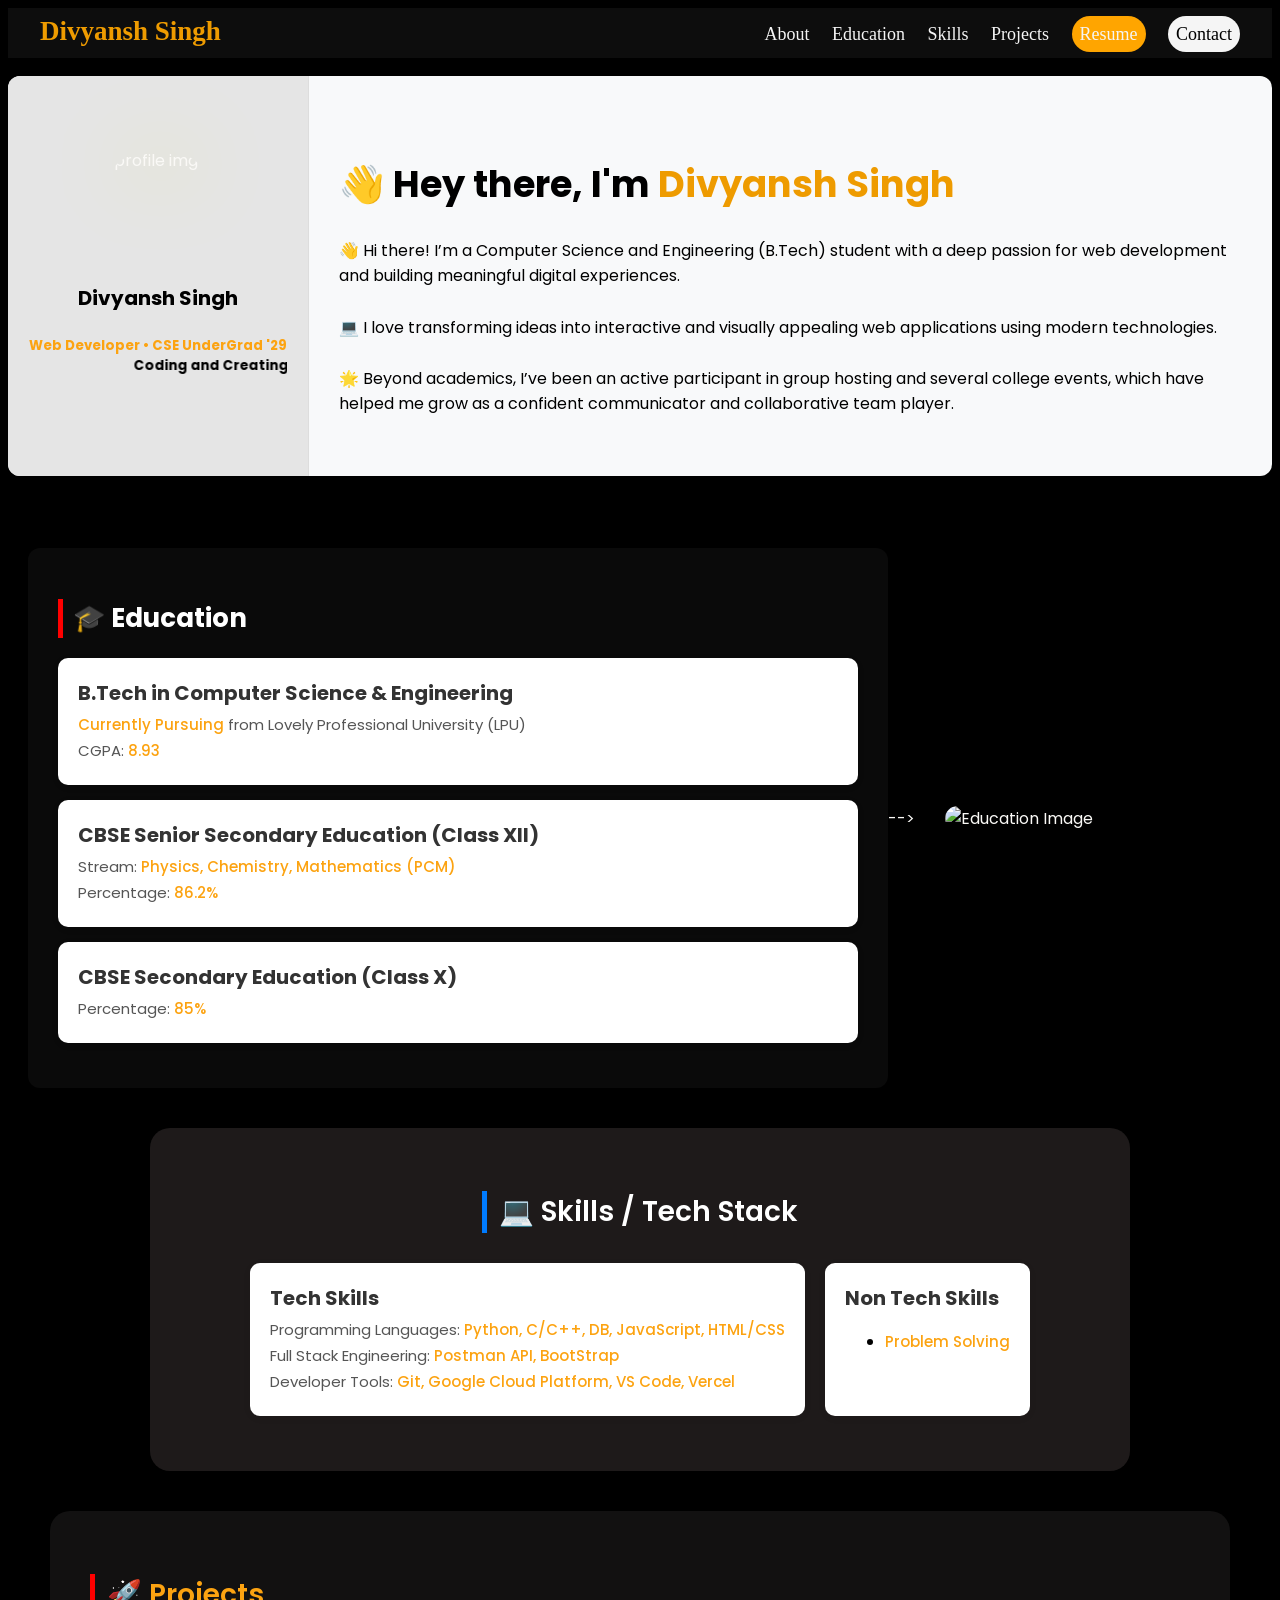
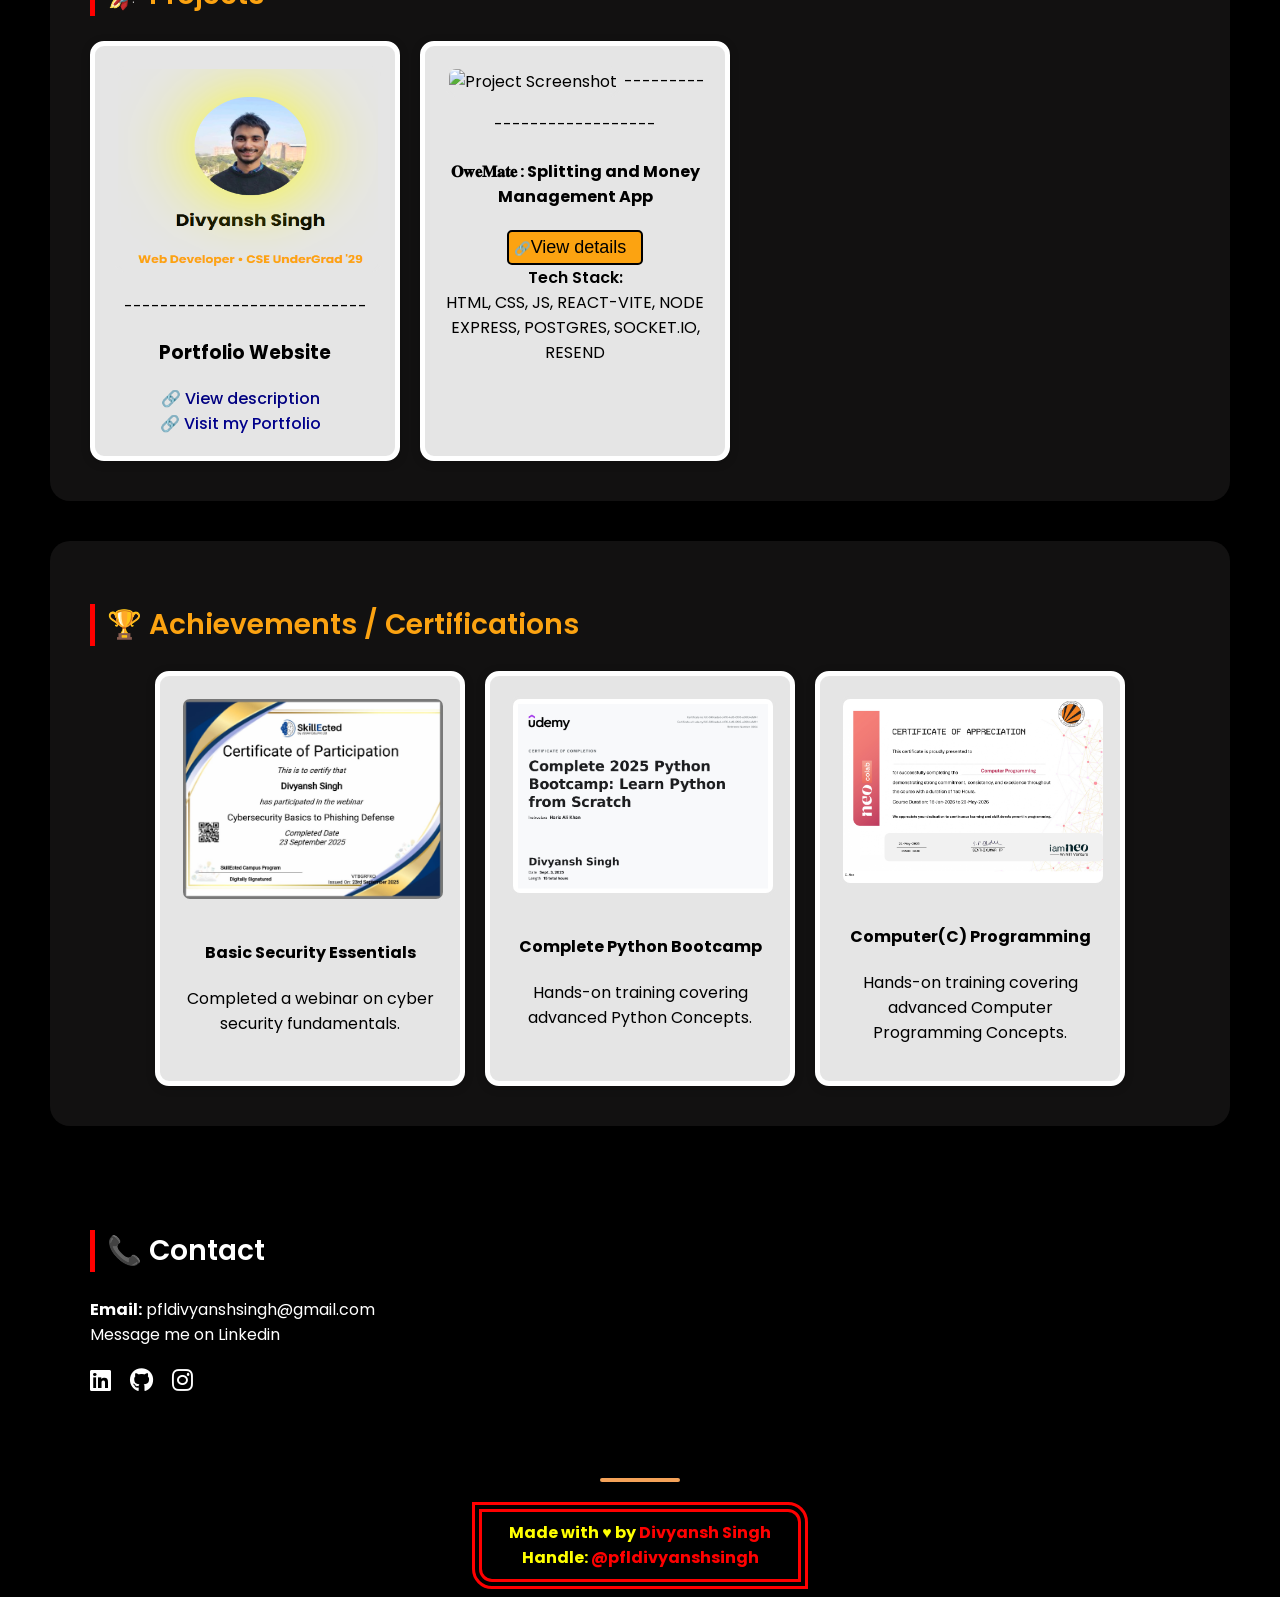
==== commit 621f98c6: "Updated Education-mobile-card" ====
--- a/index.html
+++ b/index.html
@@ -325,7 +325,7 @@
     <div class="mobile-edu-card">
       <h4>B.Tech in CSE</h4>
       <p >Lovely Professional University <span style="color: rgb(255, 0, 0);">(Currently Pursuing)</span></p>
-      <p>CGPA: <span style="color: #fca311;">8.61</span></p>
+      <p>CGPA: <span style="color: #fca311;">8.93</span></p>
     </div>
     <div class="mobile-edu-card">
       <h4>Class XII - PCM</h4>
@@ -439,4 +439,4 @@
 
 
 </body>
-</html>+</html>
